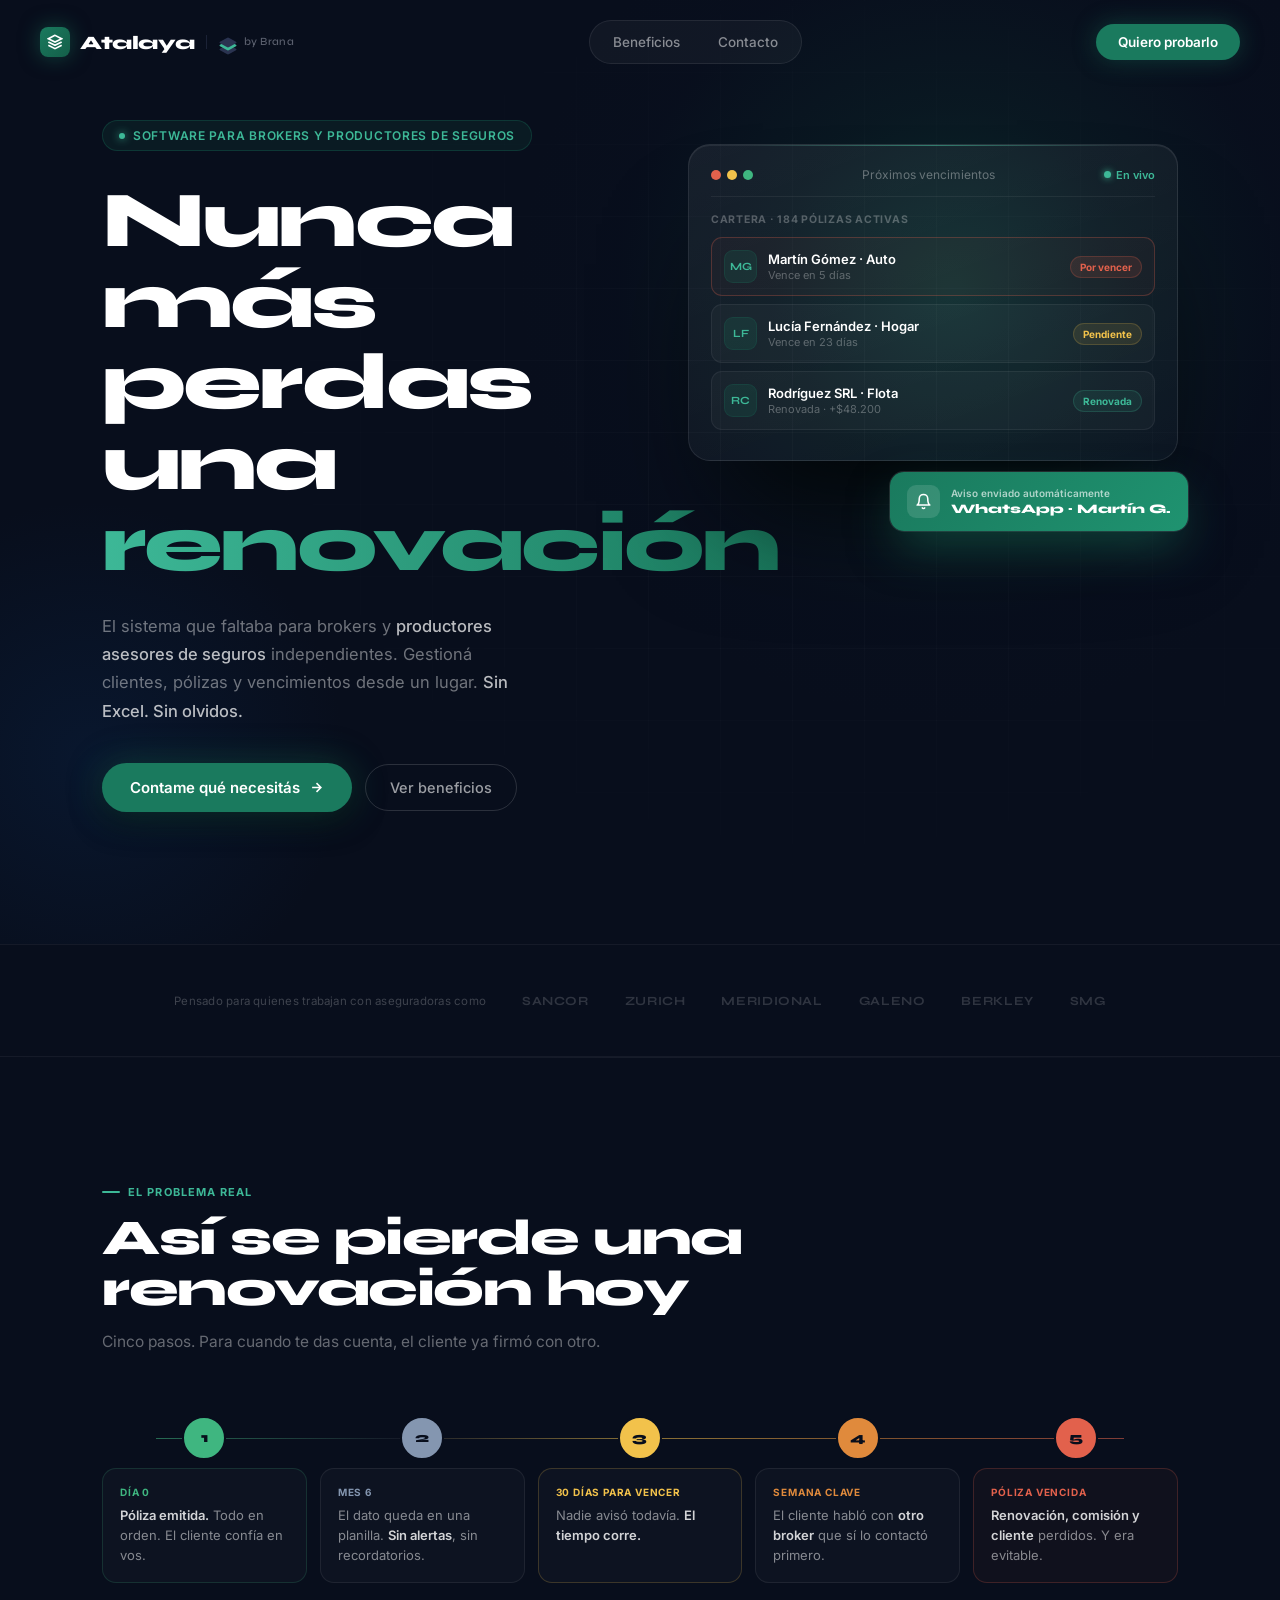
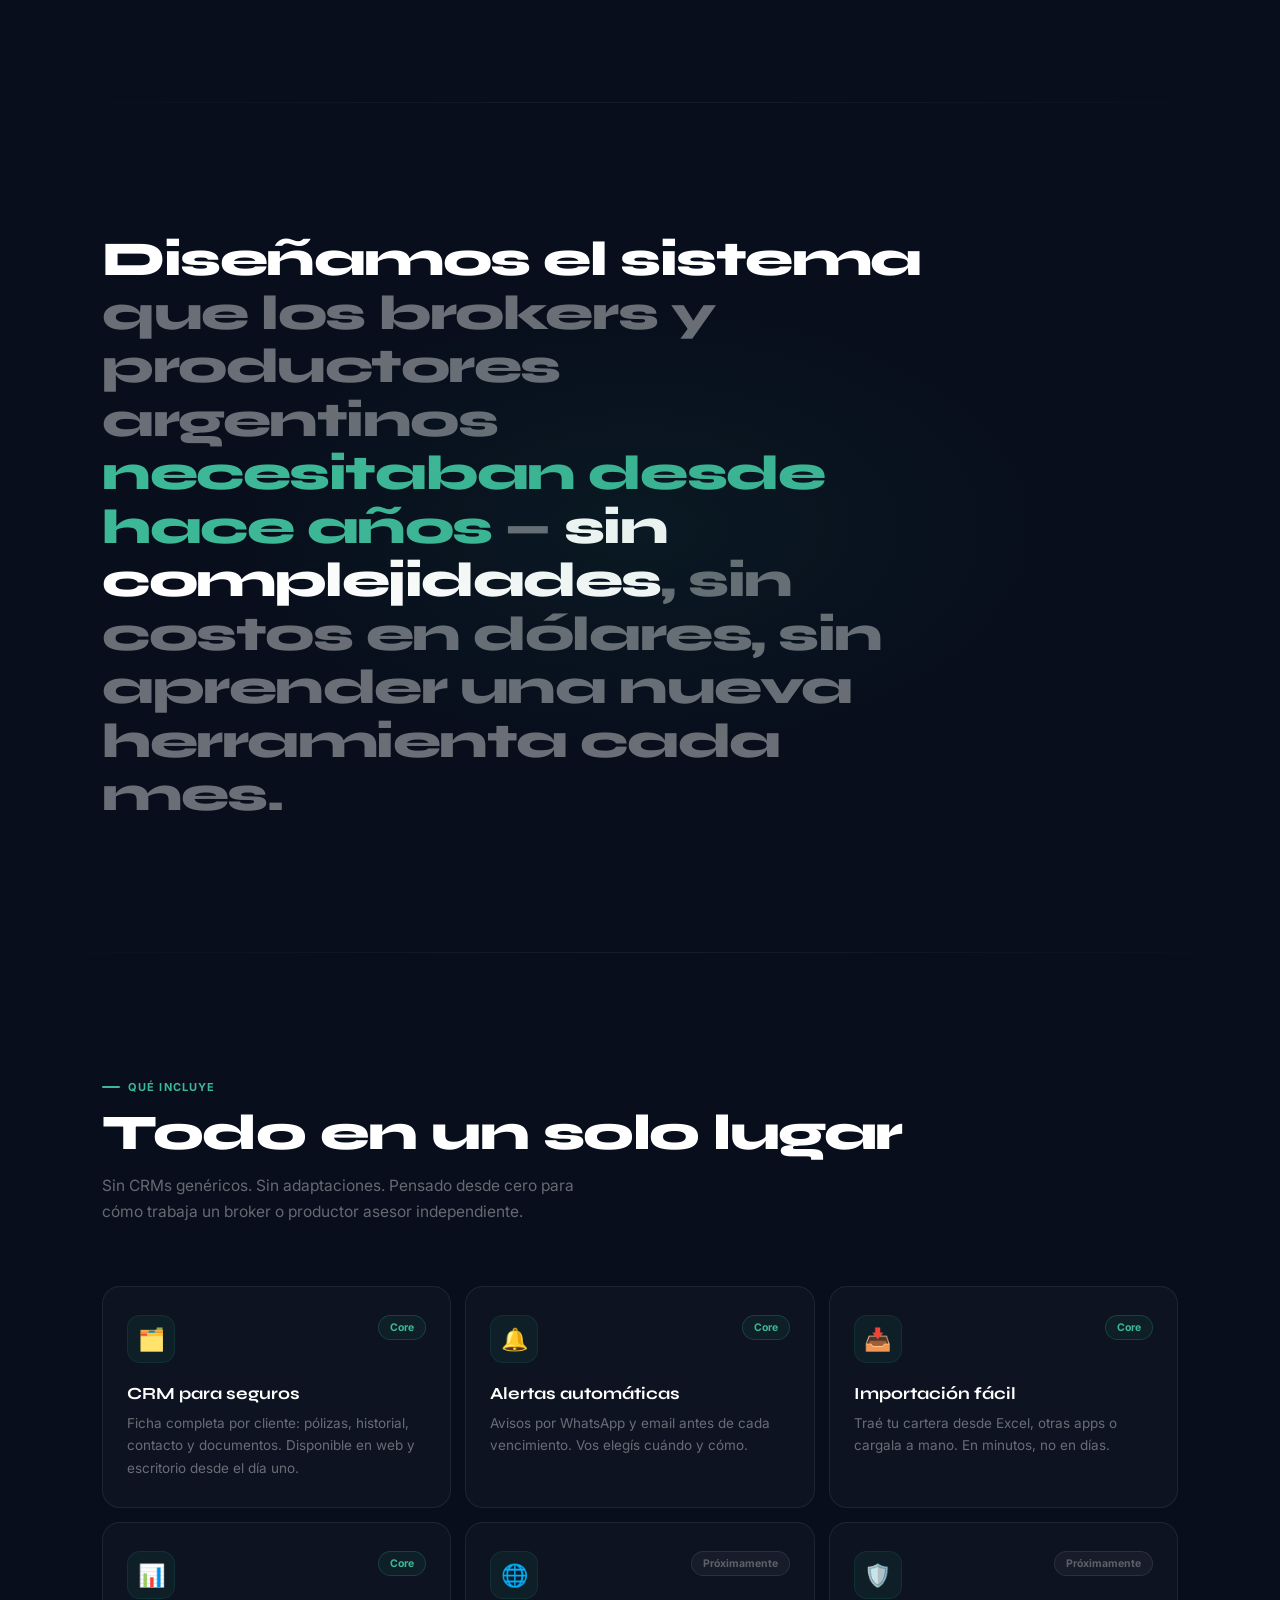
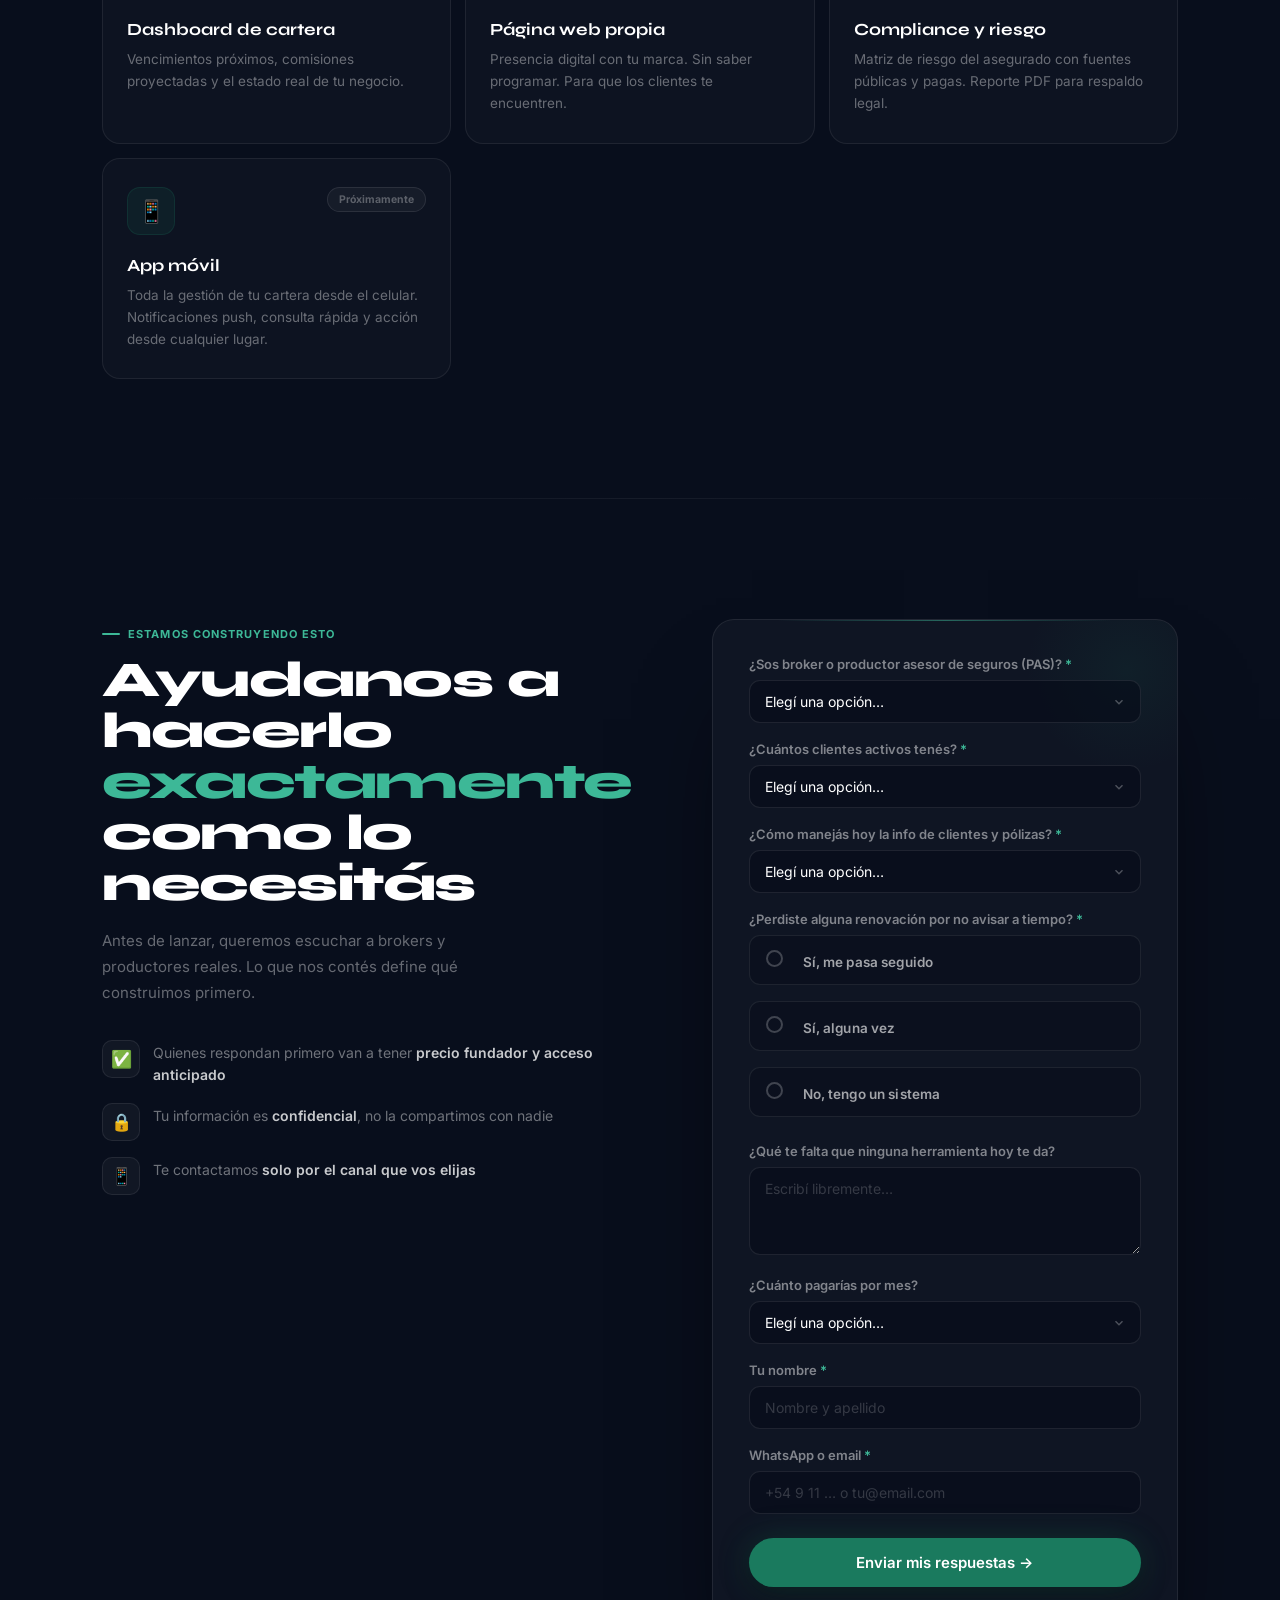
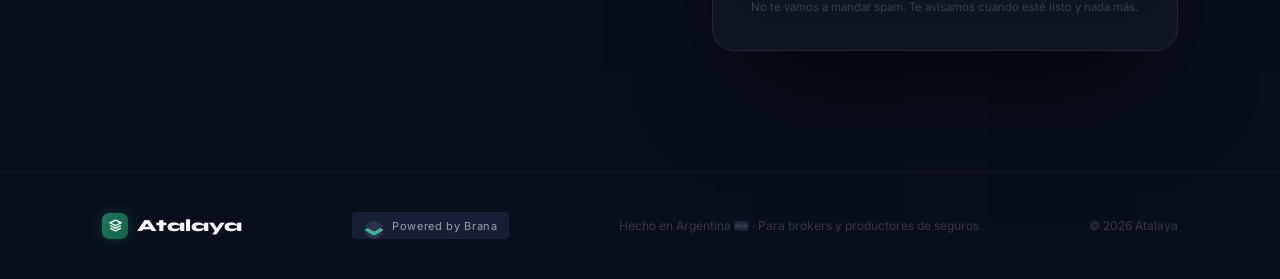
==== public/atalaya/index.html @ b01e6134 "feat: connect Make webhook for form submissions Replace placeholder comment with live fetch to Make." ====
<!DOCTYPE html>
<html lang="es-AR">
<head>
<meta charset="UTF-8">
<meta name="viewport" content="width=device-width, initial-scale=1.0">
<meta name="theme-color" content="#080E1C">
<title>Atalaya — Para brokers y productores de seguros</title>
<link rel="preconnect" href="https://fonts.googleapis.com">
<link rel="preconnect" href="https://fonts.gstatic.com" crossorigin>
<link href="https://fonts.googleapis.com/css2?family=Syne:wght@700;800&family=Inter:wght@400;500;600&display=swap" rel="stylesheet">
<link rel="stylesheet" href="atalaya-tokens.css">
<style>
*, *::before, *::after { box-sizing: border-box; margin: 0; padding: 0; }
html { scroll-behavior: smooth; }
body {
  background: var(--bg);
  color: #fff;
  font-family: 'Inter', sans-serif;
  -webkit-font-smoothing: antialiased;
  overflow-x: hidden;
}
::selection { background: var(--accent); color: #fff; }
a { color: inherit; text-decoration: none; }
.wrap { max-width: 1140px; margin: 0 auto; padding: 0 32px; }

/* ── NAV ── */
nav {
  position: fixed; top: 0; left: 0; right: 0; z-index: 200;
  padding: 20px 40px;
  display: flex; align-items: center; justify-content: space-between;
  transition: background .3s, border-color .3s;
}
nav.scrolled {
  background: rgba(8,14,28,.88);
  backdrop-filter: blur(20px);
  border-bottom: 1px solid rgba(255,255,255,.06);
}
.nav-logo {
  font-family: 'Syne', sans-serif;
  font-weight: 800; font-size: 19px; letter-spacing: -.02em;
  display: flex; align-items: center; gap: 10px;
}
.nav-logo-mark {
  width: 30px; height: 30px; border-radius: 8px;
  background: linear-gradient(135deg, var(--accent), var(--accent-active));
  display: flex; align-items: center; justify-content: center;
  box-shadow: 0 0 20px rgba(26,122,94,.5);
}
.nav-logo-mark svg { width: 16px; height: 16px; fill: none; stroke: #fff; stroke-width: 2.5; }
.nav-links {
  display: flex; gap: 2px;
  background: rgba(255,255,255,.04);
  border: 1px solid rgba(255,255,255,.08);
  border-radius: var(--r-full); padding: 5px;
}
.nav-links a {
  padding: 8px 18px; border-radius: var(--r-full);
  font-size: 13.5px; font-weight: 500; color: rgba(255,255,255,.5);
  transition: color .2s, background .2s;
}
.nav-links a:hover, .nav-links a.active { color: #fff; background: rgba(255,255,255,.09); }
.nav-cta {
  background: var(--accent); color: #fff;
  padding: 10px 22px; border-radius: var(--r-full);
  font-size: 13.5px; font-weight: 600; border: none; cursor: pointer;
  box-shadow: 0 0 24px rgba(26,122,94,.4);
  transition: background .2s, transform .15s, box-shadow .2s;
  display: inline-block;
}
.nav-cta:hover { background: #1f9370; transform: translateY(-1px); box-shadow: 0 0 36px rgba(26,122,94,.55); }
.nav-menu-btn {
  display: none; width: 40px; height: 40px; border-radius: var(--r-lg);
  background: rgba(255,255,255,.06); border: 1px solid rgba(255,255,255,.1);
  color: #fff; font-size: 17px; cursor: pointer;
  align-items: center; justify-content: center;
}
@media(max-width: 800px) { .nav-links { display: none; } .nav-cta { display: none; } .nav-menu-btn { display: flex; } }

.drawer {
  position: fixed; inset: 0; z-index: 300;
  background: rgba(8,14,28,.97); backdrop-filter: blur(24px);
  display: flex; flex-direction: column;
  padding: 80px 32px 32px; gap: 4px;
  transform: translateX(100%);
  transition: transform .4s cubic-bezier(.2,.7,.2,1);
}
.drawer.open { transform: translateX(0); }
.drawer a {
  font-family: 'Syne', sans-serif; font-weight: 700; font-size: 30px;
  padding: 15px 0; border-bottom: 1px solid rgba(255,255,255,.06);
  color: rgba(255,255,255,.45); transition: color .2s;
}
.drawer a:hover { color: #fff; }
.drawer .nav-cta { margin-top: 22px; text-align: center; padding: 15px; font-size: 16px; border-radius: 14px; }
.drawer-close {
  position: absolute; top: 22px; right: 28px;
  width: 40px; height: 40px; border-radius: var(--r-lg);
  background: rgba(255,255,255,.06); border: 1px solid rgba(255,255,255,.1);
  color: #fff; font-size: 18px; cursor: pointer;
  display: flex; align-items: center; justify-content: center;
}

/* ── HERO ── */
.hero {
  position: relative;
  min-height: 100vh;
  min-height: 100svh;
  display: flex; align-items: center;
  padding: 120px 0 80px;
  overflow: hidden;
}
/* orbe verde profundo */
.hero-orb {
  position: absolute; top: -15%; right: -8%;
  width: 860px; height: 860px;
  background: radial-gradient(circle,
    rgba(26,122,94,.28) 0%,
    rgba(20,95,73,.12) 30%,
    rgba(11,24,44,.06) 55%,
    transparent 72%
  );
  border-radius: 50%; pointer-events: none;
  animation: orbBreath 9s ease-in-out infinite;
}
@keyframes orbBreath { 0%,100%{transform:scale(1)} 50%{transform:scale(1.06) translate(-20px,15px)} }
.hero-orb-2 {
  position: absolute; bottom: -10%; left: -15%;
  width: 560px; height: 560px;
  background: radial-gradient(circle, rgba(11,44,88,.3) 0%, transparent 65%);
  border-radius: 50%; pointer-events: none;
}
.hero-grid-lines {
  position: absolute; inset: 0; pointer-events: none;
  background-image:
    linear-gradient(rgba(255,255,255,.025) 1px, transparent 1px),
    linear-gradient(90deg, rgba(255,255,255,.025) 1px, transparent 1px);
  background-size: 72px 72px;
  -webkit-mask-image: radial-gradient(ellipse 65% 70% at 65% 45%, black 20%, transparent 78%);
  mask-image: radial-gradient(ellipse 65% 70% at 65% 45%, black 20%, transparent 78%);
}

.hero-inner {
  position: relative; z-index: 2;
  display: grid; grid-template-columns: 50% 1fr;
  gap: 48px; align-items: start;
  width: 100%; max-width: 1140px;
  margin: 0 auto; padding: 0 32px;
}
@media(max-width: 960px) { .hero-inner { grid-template-columns: 1fr; gap: 64px; } }

.hero-pill {
  display: inline-flex; align-items: center; gap: 8px;
  background: rgba(26,122,94,.12);
  border: 1px solid rgba(26,122,94,.3);
  border-radius: var(--r-full); padding: 7px 16px;
  font-size: 12px; font-weight: 600; letter-spacing: .06em; text-transform: uppercase;
  color: var(--accent-hover); margin-bottom: 30px;
}
.hero-pill-dot {
  width: 6px; height: 6px; border-radius: 50%; background: var(--accent-hover);
  box-shadow: 0 0 8px var(--accent-hover);
  animation: blink 2.2s ease-in-out infinite;
}
@keyframes blink { 0%,100%{opacity:1} 50%{opacity:.25} }

.hero h1 {
  font-family: 'Syne', sans-serif;
  font-size: clamp(42px, 6.2vw, 80px);
  font-weight: 800; line-height: 1.02;
  letter-spacing: -.035em; margin-bottom: 26px;
}
.hero h1 .hl {
  background: linear-gradient(90deg, var(--accent-hover), var(--accent));
  -webkit-background-clip: text; -webkit-text-fill-color: transparent;
  background-clip: text;
}

.hero-desc {
  font-size: 16.5px; color: rgba(255,255,255,.42);
  max-width: 410px; line-height: 1.72; margin-bottom: 38px;
}
.hero-desc strong { color: rgba(255,255,255,.72); font-weight: 500; }

.hero-btns { display: flex; align-items: center; gap: 13px; flex-wrap: wrap; margin-bottom: 52px; }
.btn-main {
  display: inline-flex; align-items: center; gap: 9px;
  background: var(--accent); color: #fff;
  padding: 15px 28px; border-radius: var(--r-full);
  font-weight: 600; font-size: 15px; border: none; cursor: pointer;
  box-shadow: 0 0 36px rgba(26,122,94,.4), 0 10px 30px rgba(0,0,0,.5);
  transition: background .2s, transform .2s, box-shadow .2s;
  text-decoration: none;
}
.btn-main:hover { background: #1f9370; transform: translateY(-2px); box-shadow: 0 0 56px rgba(31,147,112,.5), 0 14px 36px rgba(0,0,0,.6); }
.btn-main svg { transition: transform .2s; }
.btn-main:hover svg { transform: translateX(3px); }
.btn-sec {
  display: inline-flex; align-items: center; gap: 8px;
  background: transparent; border: 1px solid rgba(255,255,255,.14);
  color: rgba(255,255,255,.6); padding: 14px 24px; border-radius: var(--r-full);
  font-size: 14.5px; font-weight: 500; cursor: pointer;
  transition: border-color .2s, color .2s; text-decoration: none;
}
.btn-sec:hover { border-color: rgba(255,255,255,.3); color: #fff; }

/* mockup */
.hero-right { position: relative; padding-bottom: 48px; padding-top: 24px; }
@media(max-width: 960px) {
  .hero-right { padding-bottom: 0; padding-top: 0; }
  .float-chip { position: relative; bottom: auto; right: auto; margin: 20px 0 0; width: fit-content; animation: none; }
}
.mock-shell {
  border-radius: 22px;
  background: linear-gradient(160deg, rgba(255,255,255,.06) 0%, rgba(255,255,255,.02) 100%);
  border: 1px solid rgba(255,255,255,.09);
  padding: 22px;
  box-shadow: 0 80px 120px -40px rgba(0,0,0,.85), inset 0 1px 0 rgba(255,255,255,.07);
  position: relative;
}
.mock-shell::before {
  content: '';
  position: absolute; top: 0; left: 12%; right: 12%; height: 1px;
  background: linear-gradient(90deg, transparent, rgba(61,184,151,.55), transparent);
}
.mock-topbar {
  display: flex; align-items: center; justify-content: space-between;
  margin-bottom: 16px; padding-bottom: 14px;
  border-bottom: 1px solid rgba(255,255,255,.06);
}
.mock-circles { display: flex; gap: 6px; }
.mock-circles i { width: 10px; height: 10px; border-radius: 50%; display: block; font-style: normal; }
.mock-circles i:nth-child(1) { background: #E2614C; }
.mock-circles i:nth-child(2) { background: #F2C24B; }
.mock-circles i:nth-child(3) { background: #3FB680; }
.mock-tab-label { font-size: 12px; color: rgba(255,255,255,.35); }
.mock-live {
  display: flex; align-items: center; gap: 5px;
  font-size: 11px; color: var(--accent-hover); font-weight: 600;
}
.mock-live i { width: 7px; height: 7px; border-radius: 50%; background: var(--accent-hover); box-shadow: 0 0 7px var(--accent-hover); font-style: normal; animation: blink 1.5s ease-in-out infinite; }
.mock-section-l { font-size: 10.5px; font-weight: 700; letter-spacing: .07em; text-transform: uppercase; color: rgba(255,255,255,.28); margin-bottom: 11px; }
.mock-row {
  display: flex; align-items: center; gap: 11px;
  padding: 12px 12px; border-radius: 11px;
  background: rgba(255,255,255,.03); border: 1px solid rgba(255,255,255,.06);
  margin-bottom: 8px;
}
.mock-row.urg { border-color: rgba(226,97,76,.28); background: rgba(226,97,76,.04); }
.mock-av {
  width: 33px; height: 33px; border-radius: 9px;
  background: rgba(26,122,94,.18); border: 1px solid rgba(26,122,94,.2);
  display: flex; align-items: center; justify-content: center;
  font-size: 11px; font-weight: 700; color: var(--accent-hover);
  font-family: 'Syne', sans-serif; flex: none;
}
.mock-info { flex: 1; min-width: 0; }
.mock-nm { font-size: 13px; font-weight: 600; }
.mock-sb { font-size: 11px; color: rgba(255,255,255,.3); margin-top: 1px; }
.mock-tag { font-size: 10px; font-weight: 700; padding: 4px 9px; border-radius: var(--r-full); white-space: nowrap; }
.t-r { color: #E2614C; background: rgba(226,97,76,.12); border: 1px solid rgba(226,97,76,.22); }
.t-y { color: #F2C24B; background: rgba(242,194,75,.1); border: 1px solid rgba(242,194,75,.18); }
.t-g { color: var(--accent-hover); background: rgba(61,184,151,.1); border: 1px solid rgba(61,184,151,.2); }

.float-chip {
  position: absolute; bottom: -22px; right: -10px;
  background: linear-gradient(130deg, var(--accent), #1f9370);
  color: #fff; border-radius: 14px; padding: 13px 17px;
  display: flex; align-items: center; gap: 11px;
  box-shadow: 0 20px 48px -8px rgba(26,122,94,.55), 0 0 0 1px rgba(255,255,255,.12);
  animation: chipFloat 4.5s ease-in-out infinite; min-width: 205px;
}
@keyframes chipFloat { 0%,100%{transform:translateY(0)} 50%{transform:translateY(-7px)} }
@media(prefers-reduced-motion: reduce) { .float-chip { animation: none; } }
.chip-ico {
  width: 33px; height: 33px; border-radius: 9px;
  background: rgba(255,255,255,.12);
  display: flex; align-items: center; justify-content: center; font-size: 16px; flex: none;
}
.chip-l1 { font-size: 10px; font-weight: 600; opacity: .65; }
.chip-l2 { font-family: 'Syne', sans-serif; font-size: 13px; font-weight: 800; margin-top: 2px; }
@media(max-width: 480px) { .float-chip { left: 8px; right: auto; } }

/* ── PROOF STRIP ── */
.proof-strip {
  padding: 48px 0;
  border-top: 1px solid rgba(255,255,255,.05);
  border-bottom: 1px solid rgba(255,255,255,.05);
}
.proof-inner { display: flex; align-items: center; gap: 36px; flex-wrap: wrap; justify-content: center; }
.proof-lbl { font-size: 11.5px; color: rgba(255,255,255,.22); white-space: nowrap; letter-spacing: .02em; }
.proof-logos { display: flex; align-items: center; gap: 36px; flex-wrap: wrap; justify-content: center; }
.proof-logos span {
  font-size: 12.5px; font-weight: 700; letter-spacing: .05em; text-transform: uppercase;
  color: rgba(255,255,255,.16); font-family: 'Syne', sans-serif;
  transition: color .2s; cursor: default;
}
.proof-logos span:hover { color: rgba(255,255,255,.32); }

/* ── SHARED SECTION STYLES ── */
.section { padding: 120px 0; position: relative; }
@media(max-width: 700px) { .section { padding: 80px 0; } }
.section-dark {
  background: var(--bg);
}
.section-dark::before, .section-dark::after {
  content: '';
  position: absolute; left: 0; right: 0; height: 1px;
  background: linear-gradient(90deg, transparent, rgba(255,255,255,.06), transparent);
}
.section-dark::before { top: 0; }
.section-dark::after { bottom: 0; }

.s-tag {
  display: inline-flex; align-items: center; gap: 8px;
  font-size: 11px; font-weight: 700; letter-spacing: .1em; text-transform: uppercase;
  color: var(--accent-hover); margin-bottom: 14px;
}
.s-tag::before { content: ''; width: 18px; height: 2px; background: var(--accent-hover); border-radius: 2px; }
.s-h2 {
  font-family: 'Syne', sans-serif;
  font-size: clamp(28px, 4.2vw, 50px);
  font-weight: 800; letter-spacing: -.03em; line-height: 1.02;
  margin-bottom: 14px;
}
.s-sub {
  font-size: 15.5px; color: rgba(255,255,255,.38);
  max-width: 500px; line-height: 1.72; margin-bottom: 60px;
}

/* ── TIMELINE ── */
.tl-grid {
  display: grid; grid-template-columns: repeat(5, 1fr);
  gap: 13px; position: relative; align-items: stretch;
}
.tl-grid::before {
  content: '';
  position: absolute; top: 22px; left: 5%; right: 5%; height: 1px;
  background: linear-gradient(90deg, #3FB680, rgba(255,255,255,.1), #F2C24B, #E08A3C, #E2614C);
  opacity: .55;
}
@media(max-width: 800px) {
  .tl-grid { grid-template-columns: 1fr; gap: 0; }
  .tl-grid::before { left: 22px; right: auto; top: 0; bottom: 0; width: 1px; height: auto;
    background: linear-gradient(180deg, #3FB680, rgba(255,255,255,.1), #F2C24B, #E08A3C, #E2614C);
  }
}
.tl-item { position: relative; padding-top: 52px; display: flex; flex-direction: column; }
@media(max-width: 800px) { .tl-item { padding-top: 0; padding-left: 52px; padding-bottom: 22px; } }
.tl-dot {
  position: absolute; top: 0; left: 50%; transform: translateX(-50%);
  width: 44px; height: 44px; border-radius: 50%;
  display: flex; align-items: center; justify-content: center;
  font-family: 'Syne', sans-serif; font-weight: 800; font-size: 14px;
  color: var(--bg); z-index: 1; border: 2px solid var(--bg);
}
@media(max-width: 800px) { .tl-dot { left: 0; transform: none; } }
.tl-card {
  background: rgba(255,255,255,.025);
  border: 1px solid rgba(255,255,255,.07);
  border-radius: 14px; padding: 17px;
  transition: transform .28s, border-color .28s;
  flex: 1;
}
.tl-card:hover { transform: translateY(-4px); }
.tl-label { font-size: 10px; font-weight: 700; letter-spacing: .08em; text-transform: uppercase; margin-bottom: 7px; }
.tl-card p { font-size: 13px; color: rgba(255,255,255,.5); line-height: 1.55; }
.tl-card p strong { color: rgba(255,255,255,.82); font-weight: 600; }

.st1 .tl-dot { background: #3FB680; } .st1 .tl-label { color: #3FB680; } .st1 .tl-card { border-color: rgba(63,182,128,.18); }
.st2 .tl-dot { background: #8496B0; color: var(--bg); } .st2 .tl-label { color: #8496B0; }
.st3 .tl-dot { background: #F2C24B; } .st3 .tl-label { color: #F2C24B; } .st3 .tl-card { border-color: rgba(242,194,75,.2); }
.st4 .tl-dot { background: #E08A3C; } .st4 .tl-label { color: #E08A3C; }
.st5 .tl-dot { background: #E2614C; } .st5 .tl-label { color: #E2614C; } .st5 .tl-card { border-color: rgba(226,97,76,.22); background: rgba(226,97,76,.04); }

/* ── STATEMENT SECTION ── */
.s-statement { padding: 130px 0; position: relative; overflow: hidden; }
.s-statement::before {
  content: '';
  position: absolute; top: 50%; left: 50%; transform: translate(-50%,-50%);
  width: 900px; height: 500px;
  background: radial-gradient(ellipse, rgba(26,122,94,.1) 0%, transparent 65%);
  pointer-events: none;
}
.statement-p {
  font-family: 'Syne', sans-serif;
  font-size: clamp(26px, 3.8vw, 50px);
  font-weight: 800; letter-spacing: -.03em; line-height: 1.1;
  max-width: 820px; color: rgba(255,255,255,.4);
}
.statement-p .w { color: #fff; }
.statement-p .g { color: var(--accent-hover); }

/* ── FEATURES ── */
.feat-grid {
  display: grid; grid-template-columns: repeat(3, 1fr); gap: 14px;
}
@media(max-width: 900px) { .feat-grid { grid-template-columns: repeat(2, 1fr); } }
@media(max-width: 560px) { .feat-grid { grid-template-columns: 1fr; } }

.f-card {
  background: rgba(255,255,255,.025);
  border: 1px solid rgba(255,255,255,.07);
  border-radius: 18px; padding: 28px 24px;
  position: relative; overflow: hidden;
  transition: transform .3s, border-color .32s, box-shadow .32s;
}
.f-card::before {
  content: '';
  position: absolute; inset: 0;
  background: radial-gradient(ellipse 70% 55% at 10% 0%, rgba(26,122,94,.12), transparent 60%);
  opacity: 0; transition: opacity .35s;
}
.f-card::after {
  content: '';
  position: absolute; top: 0; left: 0; right: 0; height: 2px;
  background: linear-gradient(90deg, transparent, var(--accent), transparent);
  transform: scaleX(0); transition: transform .35s;
}
.f-card:hover { transform: translateY(-5px); border-color: rgba(26,122,94,.3); box-shadow: 0 28px 56px -20px rgba(0,0,0,.8); }
.f-card:hover::before { opacity: 1; }
.f-card:hover::after { transform: scaleX(1); }
.f-top { display: flex; align-items: flex-start; justify-content: space-between; margin-bottom: 20px; }
.f-icon {
  width: 48px; height: 48px; border-radius: 13px;
  background: rgba(26,122,94,.12); border: 1px solid rgba(26,122,94,.2);
  display: flex; align-items: center; justify-content: center; font-size: 22px;
}
.f-badge { font-size: 10.5px; font-weight: 700; padding: 5px 11px; border-radius: var(--r-full); }
.b-core { color: var(--accent-hover); background: rgba(26,122,94,.12); border: 1px solid rgba(61,184,151,.22); }
.b-next { color: rgba(255,255,255,.3); background: rgba(255,255,255,.04); border: 1px solid rgba(255,255,255,.09); }
.f-card h3 { font-family: 'Syne', sans-serif; font-size: 17px; font-weight: 700; margin-bottom: 8px; position: relative; z-index: 1; }
.f-card p { font-size: 13.5px; color: rgba(255,255,255,.38); line-height: 1.65; position: relative; z-index: 1; }

/* ── FORM SECTION ── */
.form-layout { display: grid; grid-template-columns: 1fr 1.08fr; gap: 80px; align-items: start; position: relative; z-index: 1; }
@media(max-width: 900px) { .form-layout { grid-template-columns: 1fr; gap: 48px; } }
.form-left .s-h2 { margin-bottom: 18px; }
.form-left > p { font-size: 15px; color: rgba(255,255,255,.38); line-height: 1.72; max-width: 400px; margin-bottom: 34px; }
.trust { display: flex; flex-direction: column; gap: 16px; }
.trust-row { display: flex; align-items: flex-start; gap: 13px; }
.trust-ico {
  width: 38px; height: 38px; border-radius: var(--r-lg); flex: none;
  background: rgba(255,255,255,.04); border: 1px solid rgba(255,255,255,.08);
  display: flex; align-items: center; justify-content: center; font-size: 17px;
}
.trust-txt { font-size: 14px; color: rgba(255,255,255,.42); line-height: 1.6; padding-top: 2px; }
.trust-txt strong { color: rgba(255,255,255,.78); font-weight: 600; }

.form-card {
  background: rgba(255,255,255,.03);
  border: 1px solid rgba(255,255,255,.08);
  border-radius: 22px; padding: 36px;
  box-shadow: 0 60px 100px -40px rgba(0,0,0,.8);
  position: relative; overflow: hidden;
}
.form-card::before {
  content: '';
  position: absolute; top: 0; left: 14%; right: 14%; height: 1px;
  background: linear-gradient(90deg, transparent, rgba(61,184,151,.5), transparent);
}
.form-card::after {
  content: '';
  position: absolute; top: -60px; right: -60px;
  width: 220px; height: 220px;
  background: radial-gradient(circle, rgba(26,122,94,.1) 0%, transparent 65%);
  pointer-events: none;
}
.field { margin-bottom: 18px; position: relative; z-index: 1; }
.field label { display: block; font-size: 13px; font-weight: 600; color: rgba(255,255,255,.48); margin-bottom: 8px; }
.req { color: var(--accent-hover); }
.ctrl {
  width: 100%; background: rgba(6,11,24,.6);
  border: 1px solid rgba(255,255,255,.09); border-radius: 11px;
  color: #fff; font-family: inherit; font-size: 14px; padding: 12px 15px;
  transition: border-color .2s, box-shadow .2s; -webkit-appearance: none; appearance: none;
}
.ctrl::placeholder { color: rgba(255,255,255,.18); }
.ctrl:focus { outline: none; border-color: var(--accent); box-shadow: 0 0 0 3px rgba(26,122,94,.15); }
textarea.ctrl { resize: vertical; min-height: 88px; }
select.ctrl {
  background-image: url("data:image/svg+xml,%3Csvg xmlns='http://www.w3.org/2000/svg' width='14' height='14' viewBox='0 0 24 24' fill='none' stroke='rgba(255,255,255,0.28)' stroke-width='2.5'%3E%3Cpath d='M6 9l6 6 6-6'/%3E%3C/svg%3E");
  background-repeat: no-repeat; background-position: right 14px center; padding-right: 38px;
}
select.ctrl option { background: var(--surface); }
.ctrl.bad { border-color: #E2614C; box-shadow: 0 0 0 3px rgba(226,97,76,.12); }
.f-err { color: #E2614C; font-size: 11.5px; margin-top: 5px; display: none; }
.f-err.on { display: block; }
.radio-group { display: flex; flex-direction: column; gap: 8px; }
.radio-row {
  display: flex; align-items: center; gap: 0;
  padding: 14px 16px; border-radius: 11px;
  border: 1px solid rgba(255,255,255,.08); background: rgba(6,11,24,.4);
  cursor: pointer; transition: border-color .2s, background .2s;
}
.radio-row:hover { border-color: rgba(255,255,255,.16); }
.radio-row input[type="radio"] {
  -webkit-appearance: none; appearance: none; width: 17px; height: 17px; border-radius: 50%;
  border: 2px solid rgba(255,255,255,.22); flex: none; cursor: pointer;
  transition: border-color .2s; position: relative;
}
.radio-row input:checked { border-color: var(--accent); }
.radio-row input:checked::after { content: ''; position: absolute; inset: 3px; border-radius: 50%; background: var(--accent); }
.radio-row:has(input:checked) { border-color: rgba(26,122,94,.35); background: rgba(26,122,94,.07); }
.radio-row span { font-size: 13.5px; color: rgba(255,255,255,.62); letter-spacing: .01em; margin-left: 20px; }
.btn-send {
  width: 100%; padding: 15px; border-radius: var(--r-full);
  background: var(--accent); color: #fff;
  font-family: inherit; font-weight: 600; font-size: 15px;
  border: none; cursor: pointer;
  box-shadow: 0 0 32px rgba(26,122,94,.3), 0 8px 24px rgba(0,0,0,.4);
  transition: background .2s, transform .2s, box-shadow .2s;
  margin-top: 6px; position: relative; z-index: 1;
}
.btn-send:hover { background: #1f9370; transform: translateY(-2px); box-shadow: 0 0 52px rgba(31,147,112,.4); }
.form-note { text-align: center; font-size: 11.5px; color: rgba(255,255,255,.2); margin-top: 13px; }

.success-msg { display: none; text-align: center; padding: 34px 0; }
.success-msg.on { display: block; animation: popIn .5s cubic-bezier(.2,.7,.2,1); }
@keyframes popIn { from{opacity:0;transform:scale(.92)} to{opacity:1;transform:scale(1)} }
.s-check {
  width: 66px; height: 66px; border-radius: 50%;
  background: linear-gradient(135deg, var(--accent), var(--accent-hover));
  color: #fff; font-size: 30px;
  display: flex; align-items: center; justify-content: center;
  margin: 0 auto 20px;
  box-shadow: 0 0 44px rgba(26,122,94,.5);
}
.success-msg h3 { font-family: 'Syne', sans-serif; font-size: 24px; font-weight: 800; margin-bottom: 10px; }
.success-msg p { font-size: 14px; color: rgba(255,255,255,.38); max-width: 320px; margin: 0 auto; line-height: 1.7; }

/* ── FOOTER ── */
footer { padding: 40px 0; border-top: 1px solid rgba(255,255,255,.05); }
.footer-inner { display: flex; align-items: center; justify-content: space-between; flex-wrap: wrap; gap: 16px; }
.footer-logo { display: flex; align-items: center; gap: 9px; font-family: 'Syne', sans-serif; font-weight: 800; font-size: 17px; }
.footer-logo-mark {
  width: 26px; height: 26px; border-radius: 7px;
  background: linear-gradient(135deg, var(--accent), var(--accent-active));
  display: flex; align-items: center; justify-content: center;
  box-shadow: 0 0 14px rgba(26,122,94,.4);
}
.footer-logo-mark svg { width: 13px; height: 13px; fill: none; stroke: #fff; stroke-width: 2.5; }
.footer-copy { font-size: 12px; color: rgba(255,255,255,.18); }

/* ── REVEAL ── */
.rv { opacity: 0; transform: translateY(22px); transition: opacity .65s cubic-bezier(.2,.7,.2,1), transform .65s cubic-bezier(.2,.7,.2,1); }
.rv.in { opacity: 1; transform: none; }
@media(prefers-reduced-motion: reduce) { .rv { opacity: 1 !important; transform: none !important; } }

/* ── MOBILE OVERRIDES ── */
@media(max-width: 700px) {
  nav { padding: 16px 20px; }
  .s-statement { padding: 80px 0; }
  .hero { padding: 100px 0 60px; }
}
@media(max-width: 500px) {
  .form-card { padding: 24px 18px; }
  .hero-pill { font-size: 11px; }
}
@media(max-width: 400px) {
  .wrap { padding: 0 20px; }
}
/* touch targets */
.btn-main, .btn-sec, .btn-send, .nav-cta { touch-action: manipulation; }

/* ── CONVIVENCIA BRANA ↔ ATALAYA ── */
.by-brana {
  display: inline-flex; align-items: center; gap: 6px;
  font-size: 11px; font-weight: 500; letter-spacing: .04em;
  color: var(--text-3);
  padding-left: 11px; margin-left: 2px;
  border-left: 1px solid var(--border);
}
.pwr {
  font-family: var(--font-body); font-size: 11px; letter-spacing: .06em;
  color: var(--text-2);
  display: inline-flex; align-items: center; gap: 8px;
  padding: 5px 10px; border-radius: var(--r-sm);
  background: var(--surface-2); border: 1px solid var(--border);
}
/* isotipo de convivencia — la capa media toma el verde de Atalaya */
.stack {
  --s: 20px; display: inline-block; position: relative;
  width: calc(var(--s) * 1.5); height: calc(var(--s) * 1.05);
  flex-shrink: 0;
}
.stack i {
  position: absolute; left: 50%;
  width: var(--s); height: var(--s);
  transform: translateX(-50%) scaleY(.5775) rotate(45deg);
  border-radius: calc(var(--s) * 0.13);
  background: var(--border-strong); display: block;
}
.stack i:nth-child(1) { top: calc(var(--s) * 0.04); z-index: 3; }
.stack i.a            { top: calc(var(--s) * 0.32); z-index: 2; background: var(--accent-hover); }
.stack i:nth-child(3) { top: calc(var(--s) * 0.60); z-index: 1; }
@media(max-width: 480px) { .by-brana { display: none; } }
</style>
</head>
<body>

<!-- NAV -->
<nav id="nav">
  <a href="#top" class="nav-logo">
    <div class="nav-logo-mark">
      <svg viewBox="0 0 24 24"><path d="M12 2L2 7l10 5 10-5-10-5z"/><path d="M2 17l10 5 10-5"/><path d="M2 12l10 5 10-5"/></svg>
    </div>
    <span data-brand>Atalaya</span>
    <span class="by-brana"><span class="stack" aria-hidden="true" style="--s:13px"><i></i><i class="a"></i><i></i></span>by Brana</span>
  </a>
  <div class="nav-links">
    <a href="#features">Beneficios</a>
    <a href="#form">Contacto</a>
  </div>
  <a href="#form" class="nav-cta">Quiero probarlo</a>
  <button class="nav-menu-btn" id="menuBtn" aria-label="Menú">☰</button>
</nav>

<div class="drawer" id="drawer">
  <button class="drawer-close" id="drawerClose">✕</button>
  <a href="#features" data-close>Beneficios</a>
  <a href="#form" data-close>Contacto</a>
  <a href="#form" class="nav-cta" data-close>Quiero probarlo</a>
</div>

<!-- HERO -->
<section class="hero" id="top">
  <div class="hero-orb"></div>
  <div class="hero-orb-2"></div>
  <div class="hero-grid-lines"></div>
  <div class="hero-inner">
    <div class="rv">
      <div class="hero-pill"><span class="hero-pill-dot"></span>Software para brokers y productores de seguros</div>
      <h1>Nunca más<br>perdas una<br><span class="hl">renovación</span></h1>
      <p class="hero-desc">
        El sistema que faltaba para brokers y <strong>productores asesores de seguros</strong> independientes. Gestioná clientes, pólizas y vencimientos desde un lugar. <strong>Sin Excel. Sin olvidos.</strong>
      </p>
      <div class="hero-btns">
        <a href="#form" class="btn-main">
          Contame qué necesitás
          <svg width="15" height="15" viewBox="0 0 24 24" fill="none" stroke="currentColor" stroke-width="2.5"><path d="M5 12h14M12 5l7 7-7 7"/></svg>
        </a>
        <a href="#features" class="btn-sec">Ver beneficios</a>
      </div>

    </div>

    <div class="hero-right rv">
      <div class="mock-shell">
        <div class="mock-topbar">
          <div class="mock-circles"><i></i><i></i><i></i></div>
          <span class="mock-tab-label">Próximos vencimientos</span>
          <span class="mock-live"><i></i>En vivo</span>
        </div>
        <div class="mock-section-l">Cartera · 184 pólizas activas</div>
        <div class="mock-row urg">
          <span class="mock-av">MG</span>
          <span class="mock-info"><div class="mock-nm">Martín Gómez · Auto</div><div class="mock-sb">Vence en 5 días</div></span>
          <span class="mock-tag t-r">Por vencer</span>
        </div>
        <div class="mock-row">
          <span class="mock-av">LF</span>
          <span class="mock-info"><div class="mock-nm">Lucía Fernández · Hogar</div><div class="mock-sb">Vence en 23 días</div></span>
          <span class="mock-tag t-y">Pendiente</span>
        </div>
        <div class="mock-row">
          <span class="mock-av">RC</span>
          <span class="mock-info"><div class="mock-nm">Rodríguez SRL · Flota</div><div class="mock-sb">Renovada · +$48.200</div></span>
          <span class="mock-tag t-g">Renovada</span>
        </div>
      </div>
      <div class="float-chip">
        <span class="chip-ico"><svg width="17" height="17" viewBox="0 0 24 24" fill="none" stroke="currentColor" stroke-width="2.2" stroke-linecap="round" stroke-linejoin="round" aria-hidden="true"><path d="M18 8a6 6 0 0 0-12 0c0 7-3 9-3 9h18s-3-2-3-9"/><path d="M13.73 21a2 2 0 0 1-3.46 0"/></svg></span>
        <span><div class="chip-l1">Aviso enviado automáticamente</div><div class="chip-l2">WhatsApp · Martín G.</div></span>
      </div>
    </div>
  </div>
</section>

<!-- PROOF -->
<div class="proof-strip">
  <div class="wrap">
    <div class="proof-inner">
      <span class="proof-lbl">Pensado para quienes trabajan con aseguradoras como</span>
      <div class="proof-logos">
        <span>Sancor</span><span>Zurich</span><span>Meridional</span><span>Galeno</span><span>Berkley</span><span>SMG</span>
      </div>
    </div>
  </div>
</div>

<!-- PAIN -->
<section class="section section-dark">
  <div class="wrap">
    <div class="rv">
      <div class="s-tag">El problema real</div>
      <h2 class="s-h2">Así se pierde una<br>renovación hoy</h2>
      <p class="s-sub">Cinco pasos. Para cuando te das cuenta, el cliente ya firmó con otro.</p>
    </div>
    <div class="tl-grid">
      <div class="tl-item st1 rv"><div class="tl-dot">1</div><div class="tl-card"><div class="tl-label">Día 0</div><p><strong>Póliza emitida.</strong> Todo en orden. El cliente confía en vos.</p></div></div>
      <div class="tl-item st2 rv"><div class="tl-dot">2</div><div class="tl-card"><div class="tl-label">Mes 6</div><p>El dato queda en una planilla. <strong>Sin alertas</strong>, sin recordatorios.</p></div></div>
      <div class="tl-item st3 rv"><div class="tl-dot">3</div><div class="tl-card"><div class="tl-label">30 días para vencer</div><p>Nadie avisó todavía. <strong>El tiempo corre.</strong></p></div></div>
      <div class="tl-item st4 rv"><div class="tl-dot">4</div><div class="tl-card"><div class="tl-label">Semana clave</div><p>El cliente habló con <strong>otro broker</strong> que sí lo contactó primero.</p></div></div>
      <div class="tl-item st5 rv"><div class="tl-dot">5</div><div class="tl-card"><div class="tl-label">Póliza vencida</div><p><strong>Renovación, comisión y cliente</strong> perdidos. Y era evitable.</p></div></div>
    </div>
  </div>
</section>

<!-- STATEMENT -->
<section class="s-statement">
  <div class="wrap rv">
    <p class="statement-p">
      <span class="w">Diseñamos el sistema</span> que los brokers y productores argentinos
      <span class="g">necesitaban desde hace años</span> —
      <span class="w">sin complejidades</span>, sin costos en dólares,
      sin aprender una nueva herramienta cada mes.
    </p>
  </div>
</section>

<!-- FEATURES -->
<section class="section section-dark" id="features">
  <div class="wrap">
    <div class="rv" style="margin-bottom:52px">
      <div class="s-tag">Qué incluye</div>
      <h2 class="s-h2">Todo en un solo lugar</h2>
      <p class="s-sub">Sin CRMs genéricos. Sin adaptaciones. Pensado desde cero para cómo trabaja un broker o productor asesor independiente.</p>
    </div>
    <div class="feat-grid">
      <div class="f-card rv"><div class="f-top"><div class="f-icon">🗂️</div><span class="f-badge b-core">Core</span></div><h3>CRM para seguros</h3><p>Ficha completa por cliente: pólizas, historial, contacto y documentos. Disponible en web y escritorio desde el día uno.</p></div>
      <div class="f-card rv"><div class="f-top"><div class="f-icon">🔔</div><span class="f-badge b-core">Core</span></div><h3>Alertas automáticas</h3><p>Avisos por WhatsApp y email antes de cada vencimiento. Vos elegís cuándo y cómo.</p></div>
      <div class="f-card rv"><div class="f-top"><div class="f-icon">📥</div><span class="f-badge b-core">Core</span></div><h3>Importación fácil</h3><p>Traé tu cartera desde Excel, otras apps o cargala a mano. En minutos, no en días.</p></div>
      <div class="f-card rv"><div class="f-top"><div class="f-icon">📊</div><span class="f-badge b-core">Core</span></div><h3>Dashboard de cartera</h3><p>Vencimientos próximos, comisiones proyectadas y el estado real de tu negocio.</p></div>
      <div class="f-card rv"><div class="f-top"><div class="f-icon">🌐</div><span class="f-badge b-next">Próximamente</span></div><h3>Página web propia</h3><p>Presencia digital con tu marca. Sin saber programar. Para que los clientes te encuentren.</p></div>
      <div class="f-card rv"><div class="f-top"><div class="f-icon">🛡️</div><span class="f-badge b-next">Próximamente</span></div><h3>Compliance y riesgo</h3><p>Matriz de riesgo del asegurado con fuentes públicas y pagas. Reporte PDF para respaldo legal.</p></div>
      <div class="f-card rv"><div class="f-top"><div class="f-icon">📱</div><span class="f-badge b-next">Próximamente</span></div><h3>App móvil</h3><p>Toda la gestión de tu cartera desde el celular. Notificaciones push, consulta rápida y acción desde cualquier lugar.</p></div>
    </div>
  </div>
</section>

<!-- FORM -->
<section class="section" id="form">
  <div class="wrap">
    <div class="form-layout">
      <div class="form-left rv">
        <div class="s-tag">Estamos construyendo esto</div>
        <h2 class="s-h2">Ayudanos a hacerlo <span style="color:var(--accent-hover)">exactamente</span> como lo necesitás</h2>
        <p>Antes de lanzar, queremos escuchar a brokers y productores reales. Lo que nos contés define qué construimos primero.</p>
        <div class="trust">
          <div class="trust-row"><span class="trust-ico">✅</span><span class="trust-txt">Quienes respondan primero van a tener <strong>precio fundador y acceso anticipado</strong></span></div>
          <div class="trust-row"><span class="trust-ico">🔒</span><span class="trust-txt">Tu información es <strong>confidencial</strong>, no la compartimos con nadie</span></div>
          <div class="trust-row"><span class="trust-ico">📱</span><span class="trust-txt">Te contactamos <strong>solo por el canal que vos elijas</strong></span></div>
        </div>
      </div>

      <div class="form-card rv">
        <form id="lf" novalidate>
          <div class="field">
            <label>¿Sos broker o productor asesor de seguros (PAS)? <span class="req">*</span></label>
            <select class="ctrl" name="perfil" required>
              <option value="">Elegí una opción…</option>
              <option>Broker independiente</option>
              <option>Productor Asesor de Seguros (PAS)</option>
              <option>Ambos</option>
              <option>Organización / equipo</option>
            </select>
            <div class="f-err">Elegí tu perfil.</div>
          </div>
          <div class="field">
            <label>¿Cuántos clientes activos tenés? <span class="req">*</span></label>
            <select class="ctrl" name="clientes" required>
              <option value="">Elegí una opción…</option>
              <option>Menos de 50</option>
              <option>50 – 150</option>
              <option>150 – 300</option>
              <option>Más de 300</option>
            </select>
            <div class="f-err">Elegí una opción.</div>
          </div>
          <div class="field">
            <label>¿Cómo manejás hoy la info de clientes y pólizas? <span class="req">*</span></label>
            <select class="ctrl" name="herramienta" required id="sel-herramienta">
              <option value="">Elegí una opción…</option>
              <option>Excel / planillas</option>
              <option>Papel</option>
              <option>Una app o sistema</option>
              <option>Una combinación</option>
              <option value="Otro">Otro</option>
            </select>
            <div id="otro-wrap" style="display:none; margin-top:10px;">
              <input class="ctrl" type="text" name="herramienta_otro" id="herramienta_otro" placeholder="Contanos qué usás…">
            </div>
            <div class="f-err">Elegí una opción.</div>
          </div>
          <div class="field">
            <label>¿Perdiste alguna renovación por no avisar a tiempo? <span class="req">*</span></label>
            <div class="radio-group">
              <label class="radio-row"><input type="radio" name="perdida" value="seguido"><span>Sí, me pasa seguido</span></label>
              <label class="radio-row"><input type="radio" name="perdida" value="alguna"><span>Sí, alguna vez</span></label>
              <label class="radio-row"><input type="radio" name="perdida" value="no"><span>No, tengo un sistema</span></label>
            </div>
            <div class="f-err">Marcá una opción.</div>
          </div>
          <div class="field">
            <label>¿Qué te falta que ninguna herramienta hoy te da?</label>
            <textarea class="ctrl" name="falta" placeholder="Escribí libremente…"></textarea>
          </div>
          <div class="field">
            <label>¿Cuánto pagarías por mes?</label>
            <select class="ctrl" name="precio">
              <option value="">Elegí una opción…</option>
              <option>Menos de $10.000</option>
              <option>$10.000 – $20.000</option>
              <option>$20.000 – $40.000</option>
              <option>Más de $40.000</option>
              <option>Depende de lo que incluya</option>
            </select>
          </div>
          <div class="field">
            <label>Tu nombre <span class="req">*</span></label>
            <input class="ctrl" name="nombre" type="text" placeholder="Nombre y apellido" required>
            <div class="f-err">Necesitamos tu nombre.</div>
          </div>
          <div class="field">
            <label>WhatsApp o email <span class="req">*</span></label>
            <input class="ctrl" name="contacto" type="text" placeholder="+54 9 11 … o tu@email.com" required>
            <div class="f-err">Dejanos un contacto.</div>
          </div>
          <button type="submit" class="btn-send">Enviar mis respuestas →</button>
          <p class="form-note">No te vamos a mandar spam. Te avisamos cuando esté listo y nada más.</p>
        </form>
        <div class="success-msg" id="sm">
          <div class="s-check">✓</div>
          <h3>¡Gracias, te anotamos!</h3>
          <p>Vamos a leer cada respuesta con atención. Si sos de los primeros, te escribimos pronto.</p>
        </div>
      </div>
    </div>
  </div>
</section>

<!-- FOOTER -->
<footer>
  <div class="wrap footer-inner">
    <div class="footer-logo">
      <div class="footer-logo-mark">
        <svg viewBox="0 0 24 24"><path d="M12 2L2 7l10 5 10-5-10-5z"/><path d="M2 17l10 5 10-5"/><path d="M2 12l10 5 10-5"/></svg>
      </div>
      <span data-brand>Atalaya</span>
    </div>
    <span class="pwr"><span class="stack" aria-hidden="true" style="--s:14px"><i></i><i class="a"></i><i></i></span>Powered by Brana</span>
    <span class="footer-copy">Hecho en Argentina 🇦🇷 · Para brokers y productores de seguros</span>
    <span class="footer-copy">© 2026 <span data-brand>Atalaya</span></span>
  </div>
</footer>

<script>
const BRAND = "Atalaya";
document.querySelectorAll("[data-brand]").forEach(el => el.textContent = BRAND);

const nav = document.getElementById("nav");
window.addEventListener("scroll", () => nav.classList.toggle("scrolled", scrollY > 40), {passive:true});

// Scroll-spy: resalta el link de la sección visible
const navLinks = document.querySelectorAll(".nav-links a");
const spySections = document.querySelectorAll("#features, #form");
function updateActiveNav() {
  let current = "";
  spySections.forEach(s => { if (scrollY >= s.offsetTop - 140) current = s.id; });
  navLinks.forEach(a => a.classList.toggle("active", a.getAttribute("href") === "#" + current));
}
window.addEventListener("scroll", updateActiveNav, {passive:true});
updateActiveNav();

const drawer = document.getElementById("drawer");
document.getElementById("menuBtn").onclick = () => drawer.classList.add("open");
document.getElementById("drawerClose").onclick = () => drawer.classList.remove("open");
drawer.querySelectorAll("[data-close]").forEach(a => a.onclick = () => drawer.classList.remove("open"));

const rvEls = document.querySelectorAll(".rv");
const io = new IntersectionObserver(entries => {
  entries.forEach(e => { if(e.isIntersecting){ e.target.classList.add("in"); io.unobserve(e.target); } });
}, { threshold: 0.08, rootMargin: "0px 0px -5% 0px" });
rvEls.forEach((el,i) => { el.style.transitionDelay=(Math.min(i%4,3)*65)+"ms"; io.observe(el); });
setTimeout(() => rvEls.forEach(el => { el.style.transition="none"; el.classList.add("in"); }), 1400);

const form = document.getElementById("lf");
const sm = document.getElementById("sm");
function setErr(field, show) {
  const err = field.querySelector(".f-err");
  const ctrl = field.querySelector(".ctrl");
  if(err) err.classList.toggle("on", show);
  if(ctrl) ctrl.classList.toggle("bad", show);
}
form.addEventListener("submit", ev => {
  ev.preventDefault(); let ok = true;
  form.querySelectorAll(".ctrl[required]").forEach(c => {
    const bad = !c.value.trim();
    setErr(c.closest(".field"), bad);
    if(bad) ok = false;
  });
  const rf = form.querySelector('input[name="perdida"]').closest(".field");
  const rp = form.querySelector('input[name="perdida"]:checked');
  rf.querySelector(".f-err").classList.toggle("on", !rp);
  if(!rp) ok = false;
  if(!ok){ form.querySelector(".bad,.f-err.on")?.closest(".field")?.scrollIntoView({behavior:"smooth",block:"center"}); return; }
  const data = Object.fromEntries(new FormData(form).entries());
  fetch("https://hook.us2.make.com/vodd1qgb4f8nkoc8yfi6cscnq4bascyc", {
    method: "POST",
    headers: { "Content-Type": "application/json" },
    body: JSON.stringify(data)
  })
  .then(() => { /* éxito ya manejado */ })
  .catch(() => { /* error ya manejado */ });
  console.log("Lead:", data);
  form.style.display = "none";
  sm.classList.add("on");
  sm.scrollIntoView({behavior:"smooth",block:"center"});
});
form.querySelectorAll(".ctrl").forEach(c => {
  c.addEventListener("input", () => setErr(c.closest(".field"), false));
  c.addEventListener("change", () => setErr(c.closest(".field"), false));
});
form.querySelectorAll('input[name="perdida"]').forEach(r => {
  r.addEventListener("change", () => r.closest(".field").querySelector(".f-err").classList.remove("on"));
});

// Mostrar input libre cuando eligen "Otro" en herramienta
const selHerramienta = document.getElementById("sel-herramienta");
const otroWrap = document.getElementById("otro-wrap");
const otroInput = document.getElementById("herramienta_otro");
if(selHerramienta) {
  selHerramienta.addEventListener("change", () => {
    const show = selHerramienta.value === "Otro";
    otroWrap.style.display = show ? "block" : "none";
    otroInput.required = show;
    if(!show) otroInput.value = "";
  });
}
</script>
</body>
</html>
---- public/atalaya/atalaya-tokens.css ----
/* ============================================================
   Atalaya — Design tokens · v1
   Sistema "Estrato" (estructura espejo de Brana, valores Atalaya).
   Dark-only. Cargar fuentes vía <link> de Google Fonts:
   Syne 700/800 · Inter 400/500/600
   ============================================================ */

:root {
  /* ---- Color · base dark ---- */
  --bg: #080E1C;            /* fondo principal (de vigente-v4) */
  --surface: #0E1626;       /* un paso más claro que --bg (cards, paneles) */
  --surface-2: #161F35;     /* superficie elevada / hover */
  --border: #1B2236;        /* borde sutil (~white .06 sobre --bg) */
  --border-strong: #2A3350; /* borde visible (~white .14 sobre --bg) */

  --text: #F2F3F8;          /* heredado de Brana — blanco es universal */
  --text-2: #9BA0AE;
  --text-3: #5C616F;

  /* ---- Acento · Verde Atalaya ---- */
  --accent: #1A7A5E;        /* verde primario */
  --accent-hover: #3db897;  /* verde claro / acento secundario / texto */
  --accent-active: #145F49; /* verde profundo (de los gradientes de vigente) */
  --accent-ink: #FFFFFF;
  --accent-soft: rgba(26, 122, 94, 0.14);
  --accent-border: rgba(26, 122, 94, 0.40);

  /* ---- Estados (semánticos universales — valores de Brana) ---- */
  --success: #4CB782;
  --success-soft: rgba(76, 183, 130, 0.13);
  --error: #E25D6E;
  --error-soft: rgba(226, 93, 110, 0.13);
  --warning: #D9963C;
  --warning-soft: rgba(217, 150, 60, 0.13);
  --info: #4D9FDB;
  --info-soft: rgba(77, 159, 219, 0.13);

  --link: #3db897;
  --link-hover: #5FC9AB;    /* derivado: un paso más claro que --link */

  --focus-ring: 0 0 0 3px rgba(61, 184, 151, 0.35);
  --disabled-fg: #5C616F;
  --disabled-bg: #11192B;   /* derivado: sobre fondo oscuro de Atalaya */
  --overlay: rgba(4, 8, 20, 0.65);

  /* ---- Tipografía ---- */
  --font-display: 'Syne', sans-serif;     /* wordmark + headings */
  --font-body: 'Inter', sans-serif;       /* body + UI */
  /* Atalaya no usa fuente monoespaciada por ahora. */

  /* Escala tipográfica: mismos tamaños que Brana; pesos ajustados a Syne */
  --display-size: 64px; --display-lh: 1.05; --display-ls: -0.03em; --display-w: 800;
  --h1-size: 48px;      --h1-lh: 1.08;      --h1-ls: -0.025em;     --h1-w: 800;
  --h2-size: 32px;      --h2-lh: 1.15;      --h2-ls: -0.02em;      --h2-w: 700;
  --h3-size: 24px;      --h3-lh: 1.25;      --h3-ls: -0.015em;     --h3-w: 700;
  --h4-size: 18px;      --h4-lh: 1.35;      --h4-ls: -0.01em;      --h4-w: 600;
  --body-lg-size: 18px; --body-lg-lh: 1.6;
  --body-size: 16px;    --body-lh: 1.6;
  --small-size: 14px;   --small-lh: 1.5;
  --caption-size: 12.5px; --caption-lh: 1.4;
  --btn-size: 15px;     --btn-sm-size: 13.5px;
  --label-size: 12px;   --label-ls: 0.08em;
  --data-size: 13px;

  /* ---- Espaciado (base 4px) — idéntico a Brana ---- */
  --s1: 4px; --s2: 8px; --s3: 12px; --s4: 16px; --s5: 24px;
  --s6: 32px; --s7: 48px; --s8: 64px; --s9: 96px;

  /* ---- Radios — idénticos a Brana ---- */
  --r-sm: 4px;     /* badges, chips */
  --r-md: 6px;     /* botones, inputs */
  --r-lg: 10px;    /* cards, modales */
  --r-full: 999px; /* pills, avatares */

  /* ---- Elevación (afinada para el fondo oscuro de Atalaya) ---- */
  --e1: 0 1px 2px rgba(0, 0, 0, 0.50), 0 0 0 1px var(--border);
  --e2: 0 4px 14px rgba(0, 0, 0, 0.45), 0 0 0 1px var(--border);
  --e3: 0 16px 40px rgba(0, 0, 0, 0.55), 0 0 0 1px var(--border-strong);
  --e-accent: 0 0 0 1px var(--accent-border), 0 8px 24px rgba(26, 122, 94, 0.18);
}
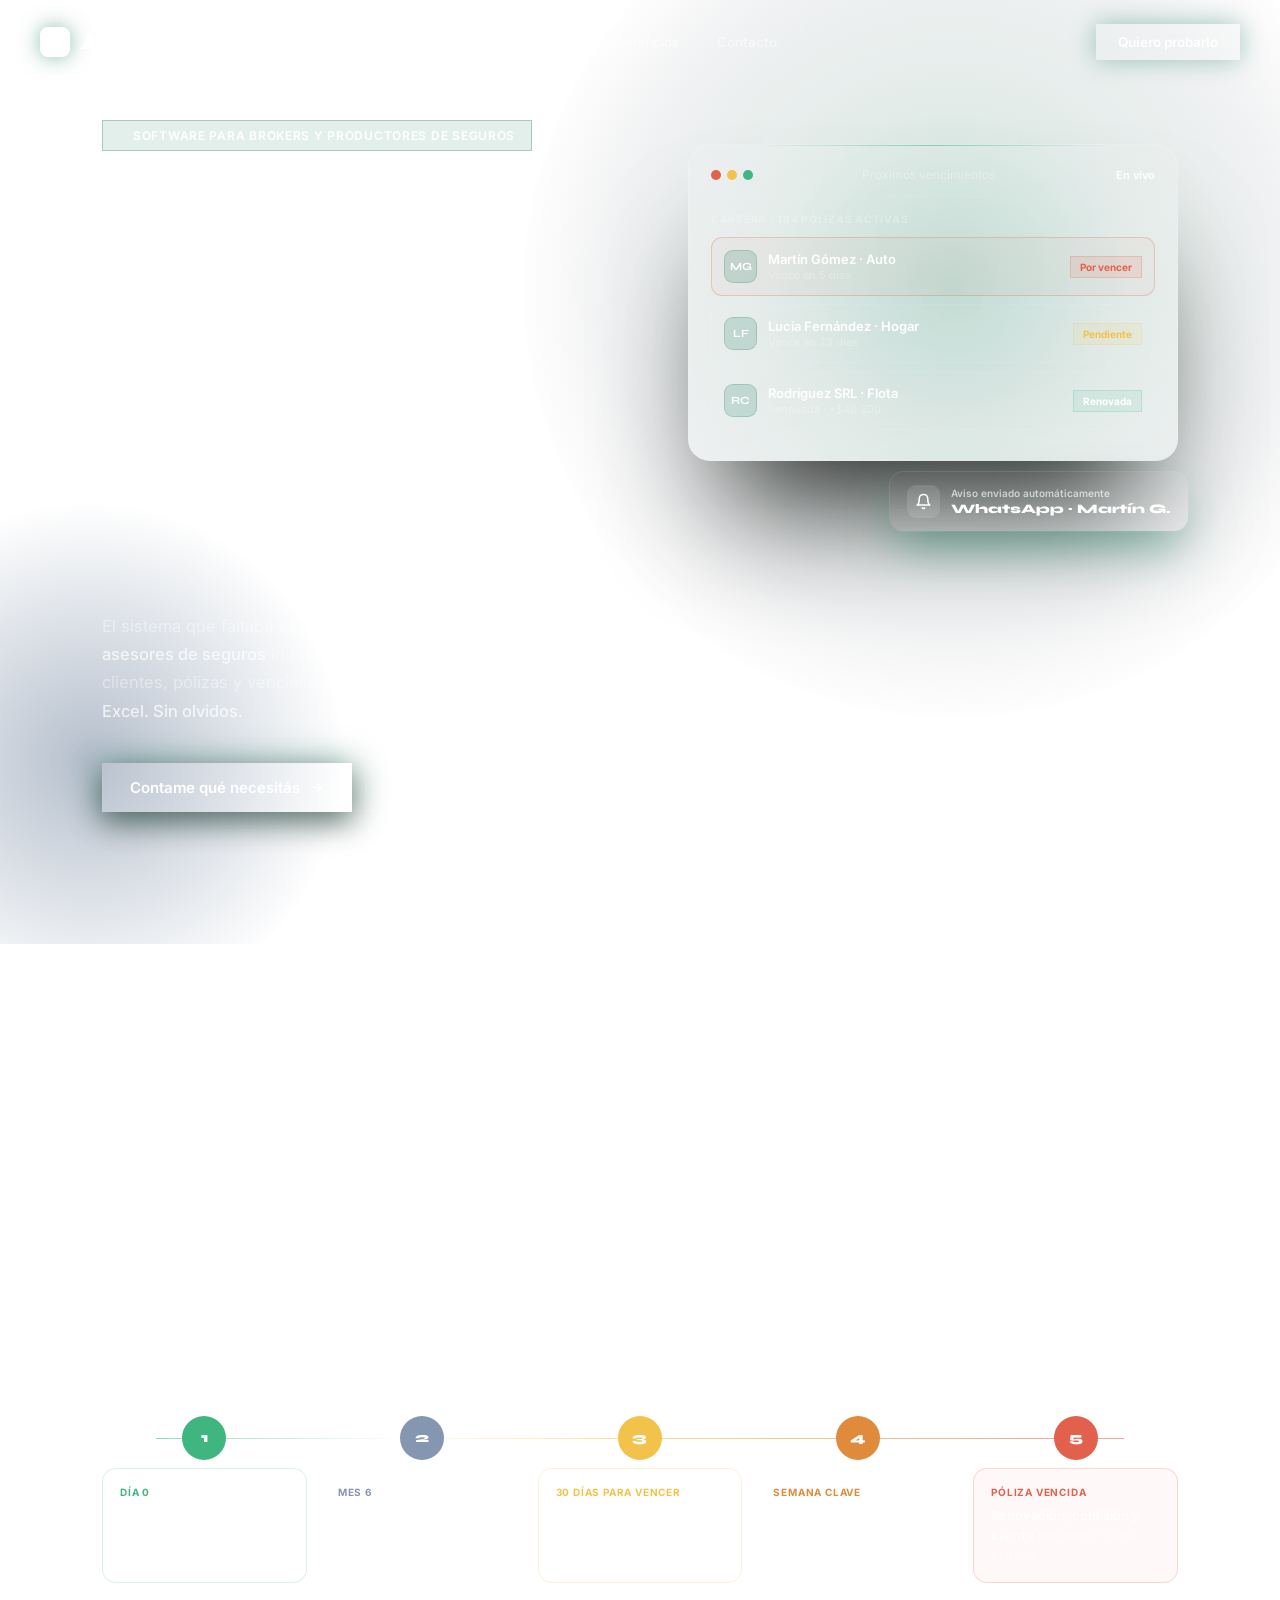
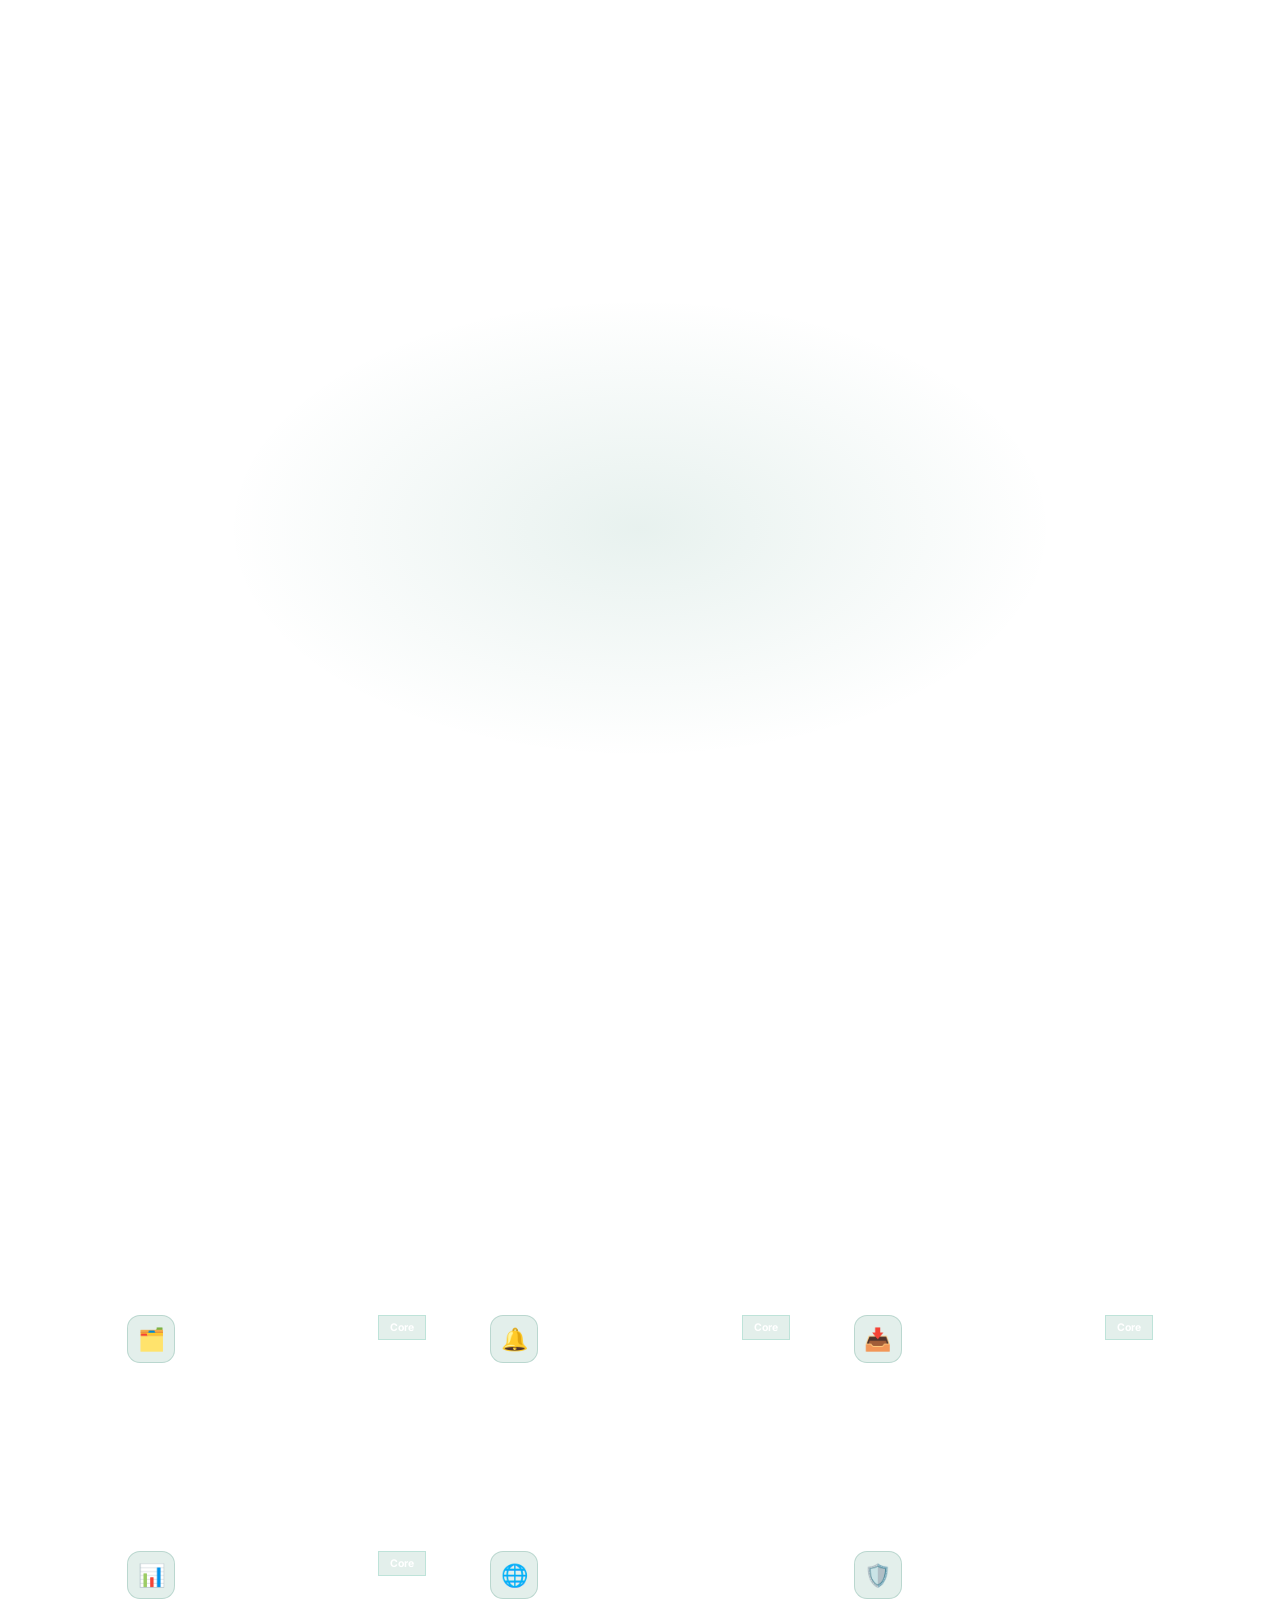
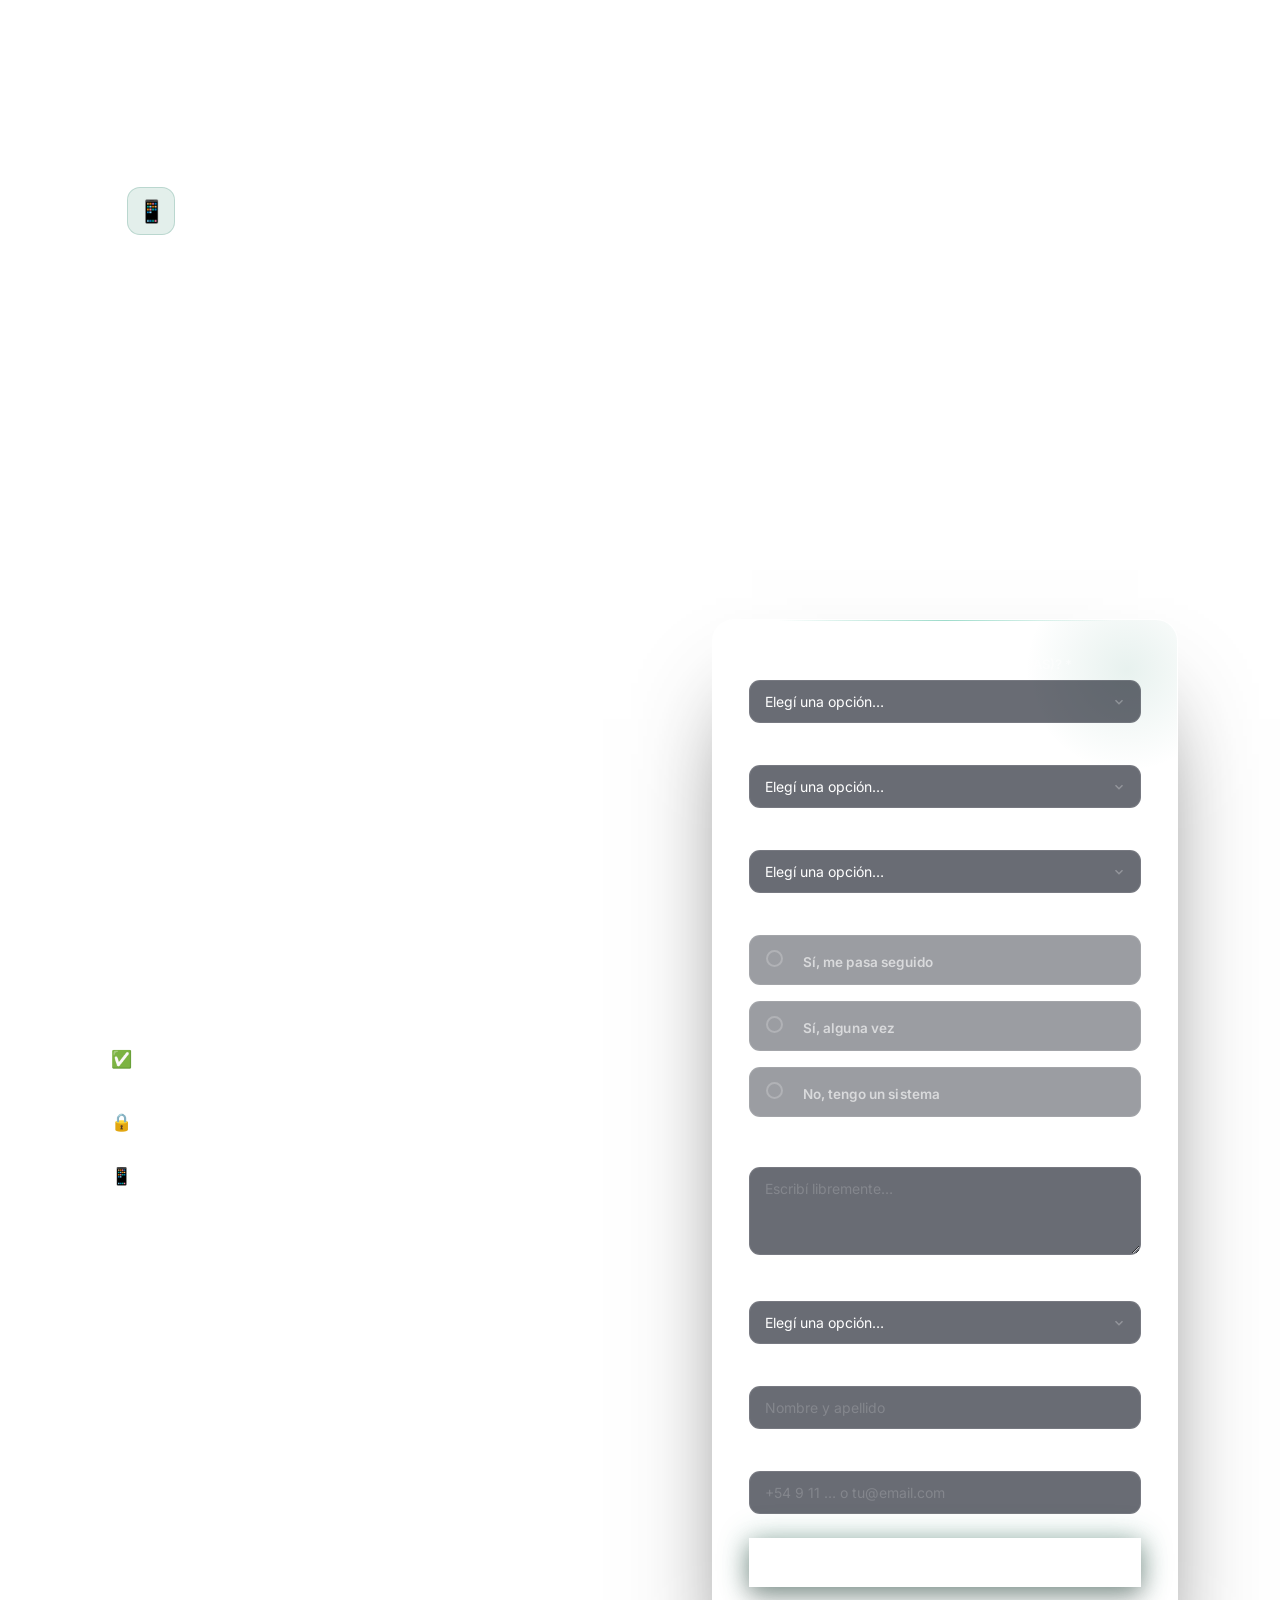
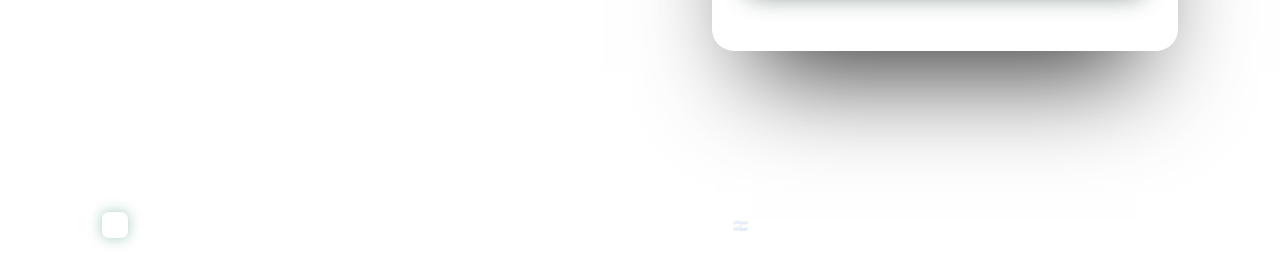
==== commit 141e8a93: "fix: restore absolute CSS path in public/atalaya/index.html Copy from branding source overwrote the " ====
--- a/public/atalaya/index.html
+++ b/public/atalaya/index.html
@@ -8,7 +8,7 @@
 <link rel="preconnect" href="https://fonts.googleapis.com">
 <link rel="preconnect" href="https://fonts.gstatic.com" crossorigin>
 <link href="https://fonts.googleapis.com/css2?family=Syne:wght@700;800&family=Inter:wght@400;500;600&display=swap" rel="stylesheet">
-<link rel="stylesheet" href="atalaya-tokens.css">
+<link rel="stylesheet" href="/atalaya/atalaya-tokens.css">
 <style>
 *, *::before, *::after { box-sizing: border-box; margin: 0; padding: 0; }
 html { scroll-behavior: smooth; }
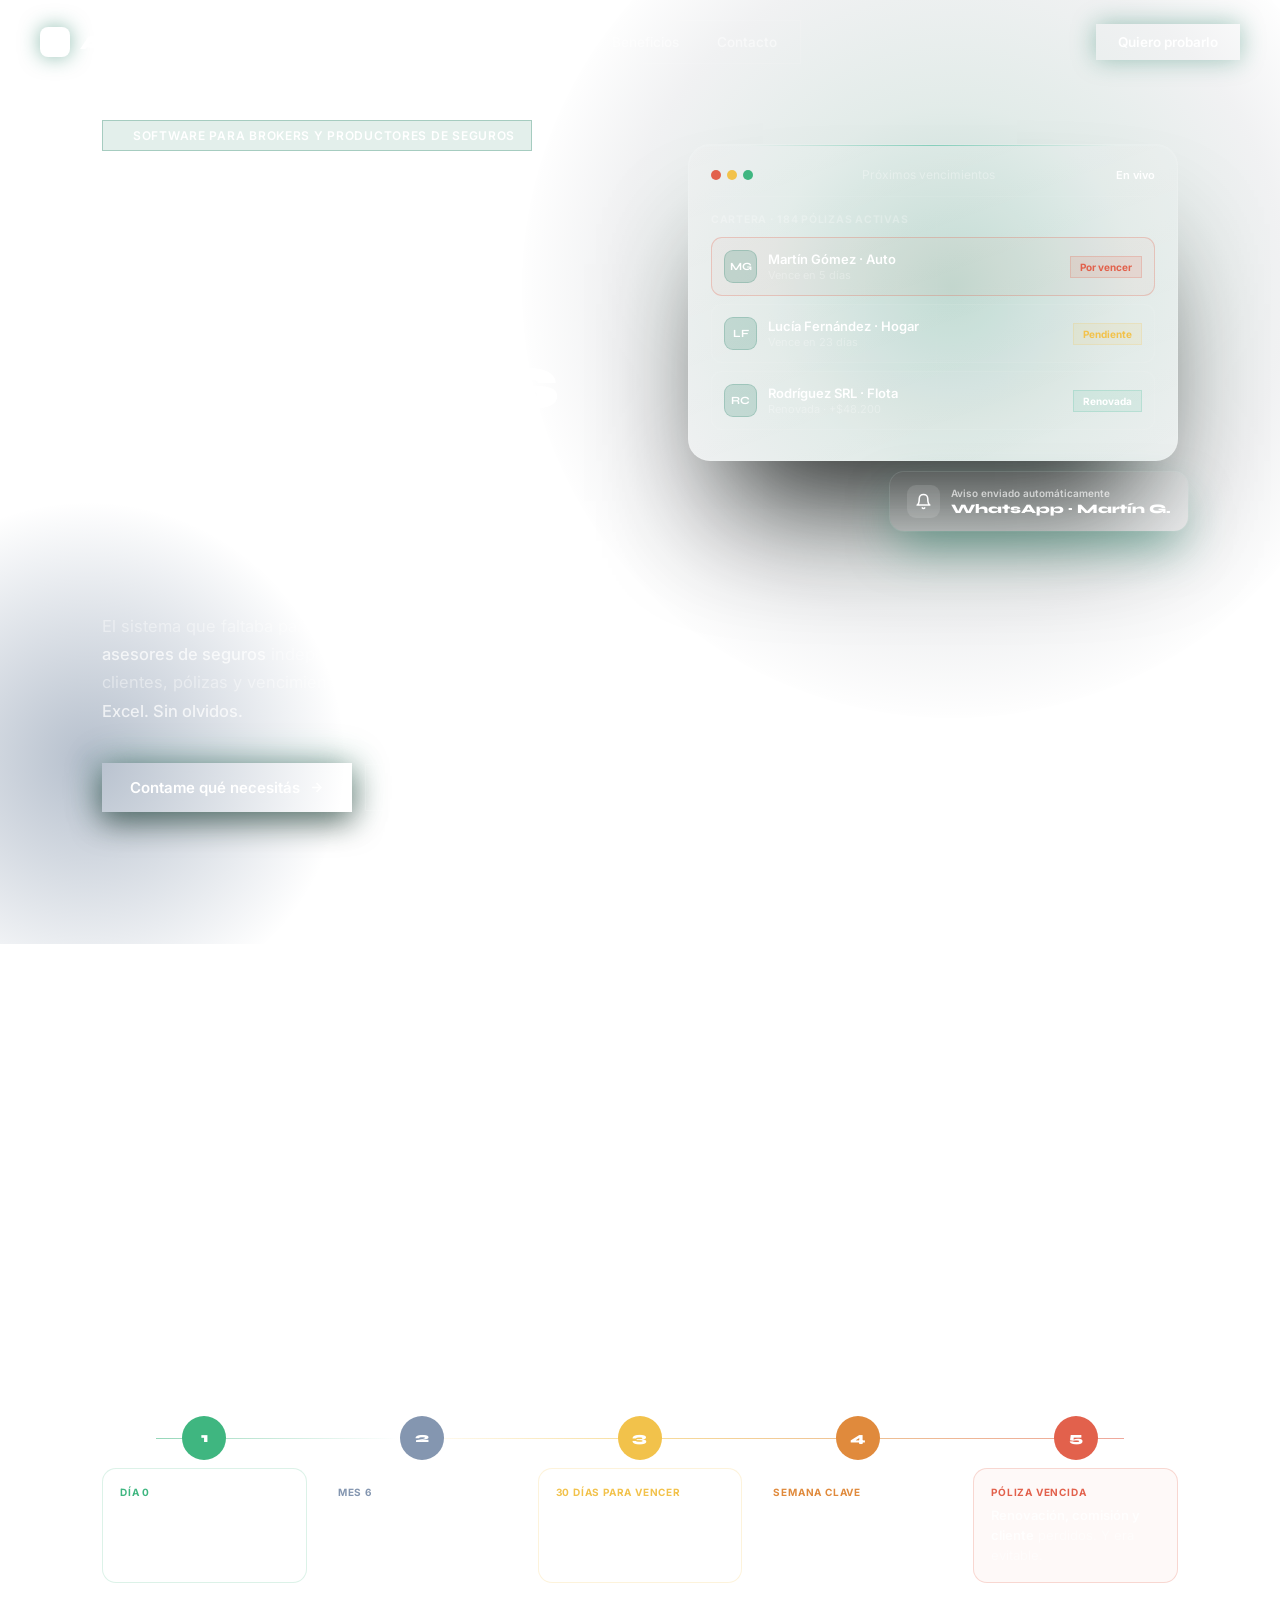
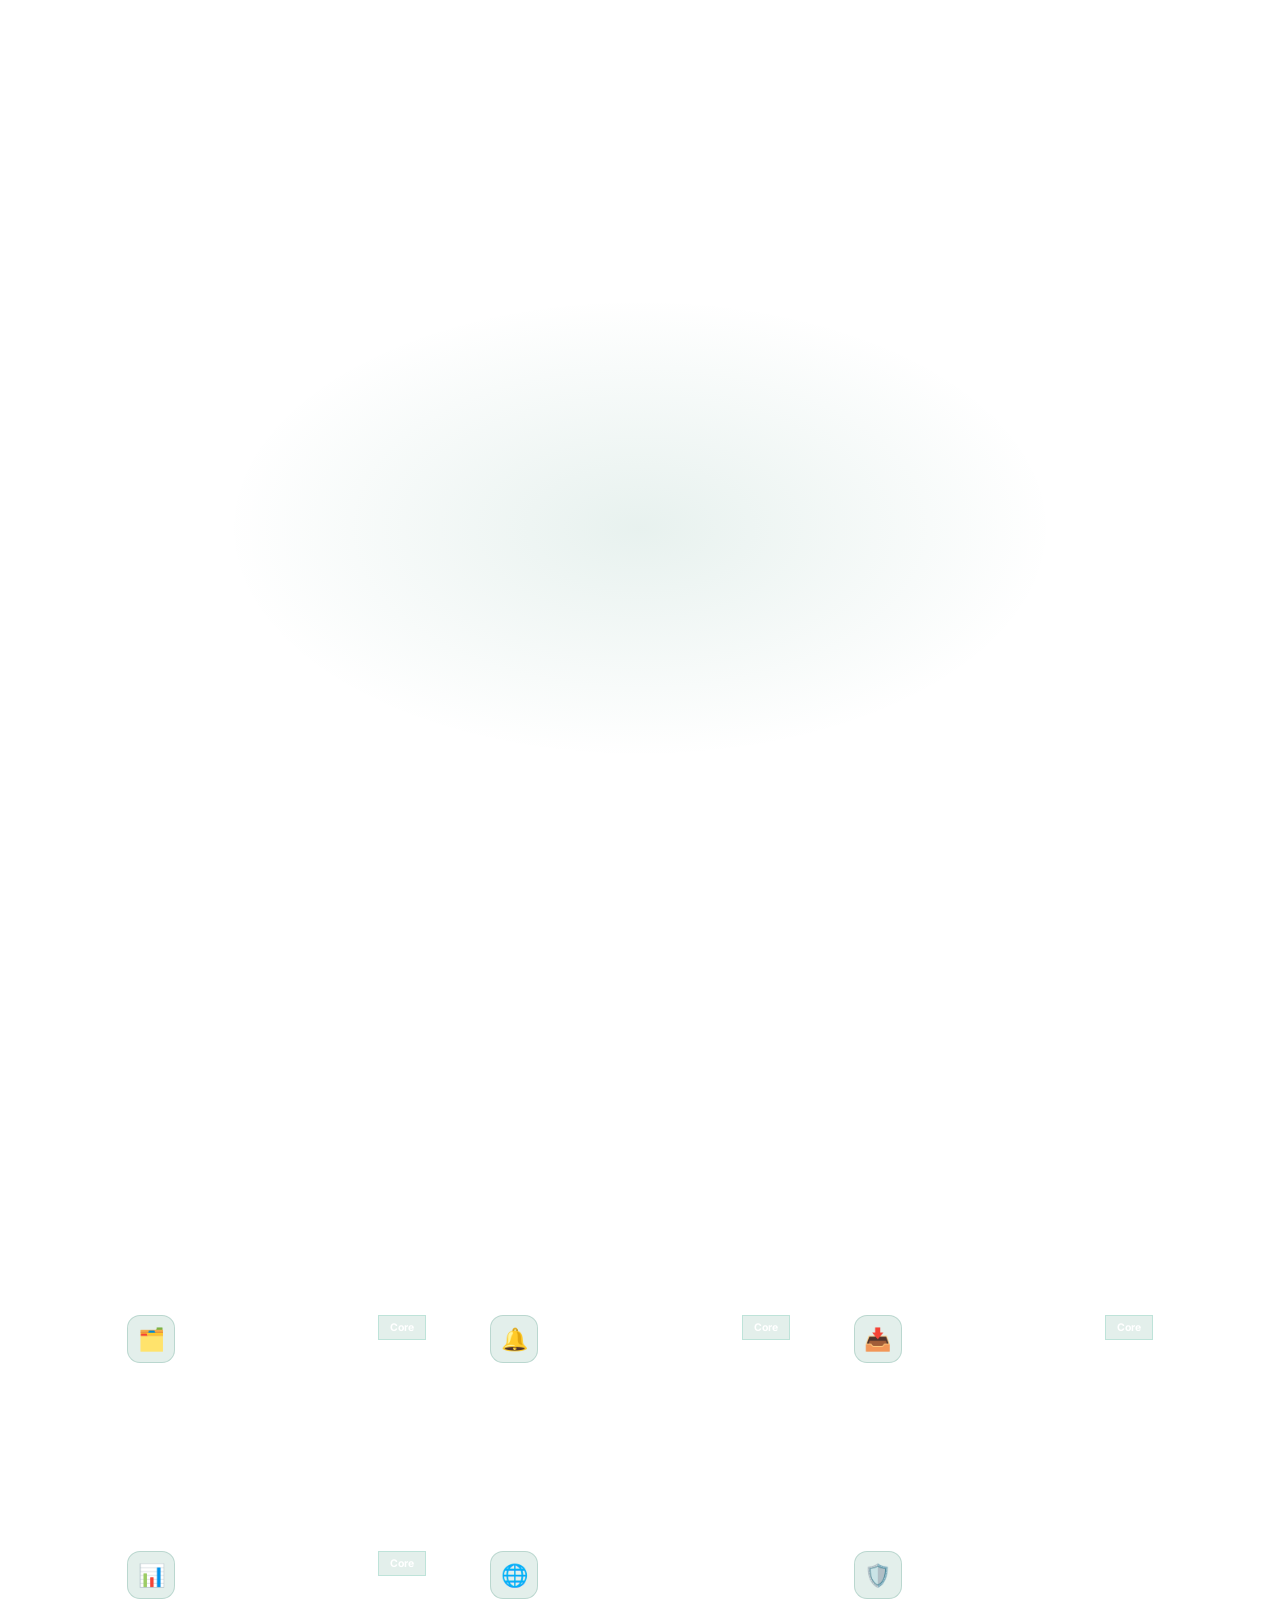
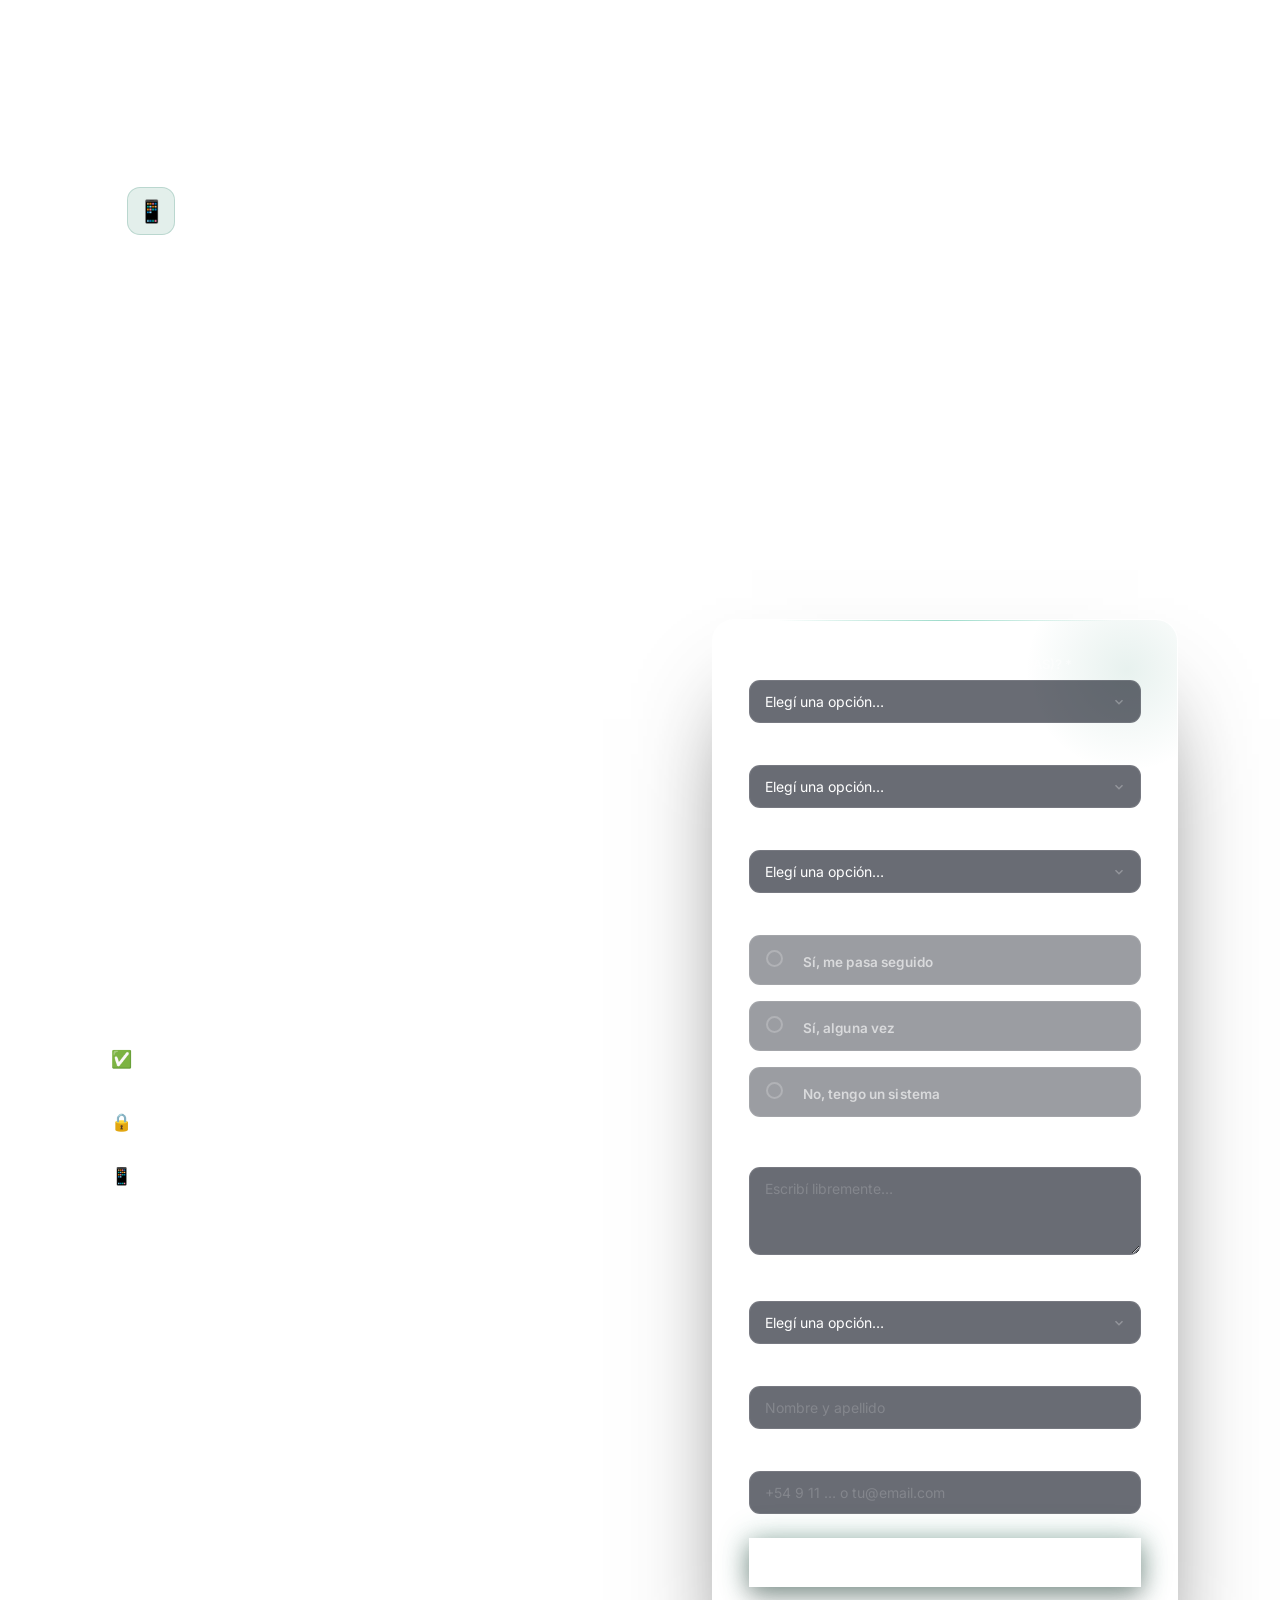
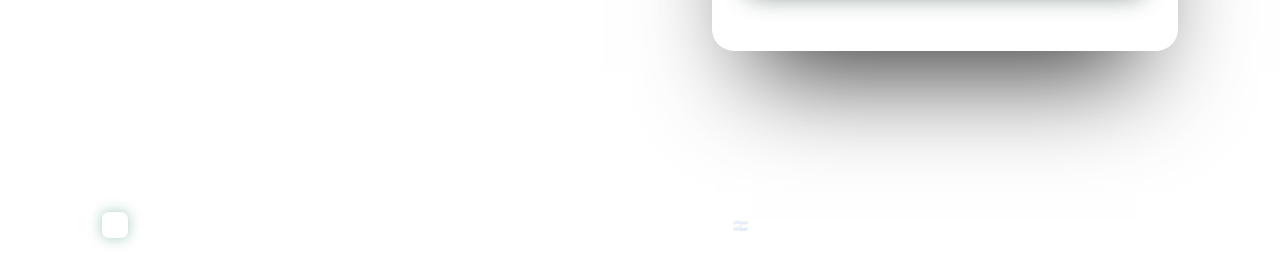
==== commit c4b28fff: "fix: titular Atalaya 'perdas' -> 'pierdas' + registrar decisiones D1-D5 Co-Authored-By: Claude Opus " ====
--- a/public/atalaya/index.html
+++ b/public/atalaya/index.html
@@ -1,4 +1,4 @@
-<!DOCTYPE html>
+﻿<!DOCTYPE html>
 <html lang="es-AR">
 <head>
 <meta charset="UTF-8">
@@ -595,6 +595,7 @@
 .stack i:nth-child(3) { top: calc(var(--s) * 0.60); z-index: 1; }
 @media(max-width: 480px) { .by-brana { display: none; } }
 </style>
+<link rel="icon" href="/atalaya/atalaya-favicon.svg" type="image/svg+xml">
 </head>
 <body>
 
@@ -630,7 +631,7 @@
   <div class="hero-inner">
     <div class="rv">
       <div class="hero-pill"><span class="hero-pill-dot"></span>Software para brokers y productores de seguros</div>
-      <h1>Nunca más<br>perdas una<br><span class="hl">renovación</span></h1>
+      <h1>Nunca más<br>pierdas una<br><span class="hl">renovación</span></h1>
       <p class="hero-desc">
         El sistema que faltaba para brokers y <strong>productores asesores de seguros</strong> independientes. Gestioná clientes, pólizas y vencimientos desde un lugar. <strong>Sin Excel. Sin olvidos.</strong>
       </p>
@@ -905,7 +906,7 @@
   if(!rp) ok = false;
   if(!ok){ form.querySelector(".bad,.f-err.on")?.closest(".field")?.scrollIntoView({behavior:"smooth",block:"center"}); return; }
   const data = Object.fromEntries(new FormData(form).entries());
-  fetch("https://hook.us2.make.com/vodd1qgb4f8nkoc8yfi6cscnq4bascyc", {
+  fetch("https://hook.us2.make.com/voddlqgb4f8nkoc8yfi6cscnq4bascyc", {
     method: "POST",
     headers: { "Content-Type": "application/json" },
     body: JSON.stringify(data)
